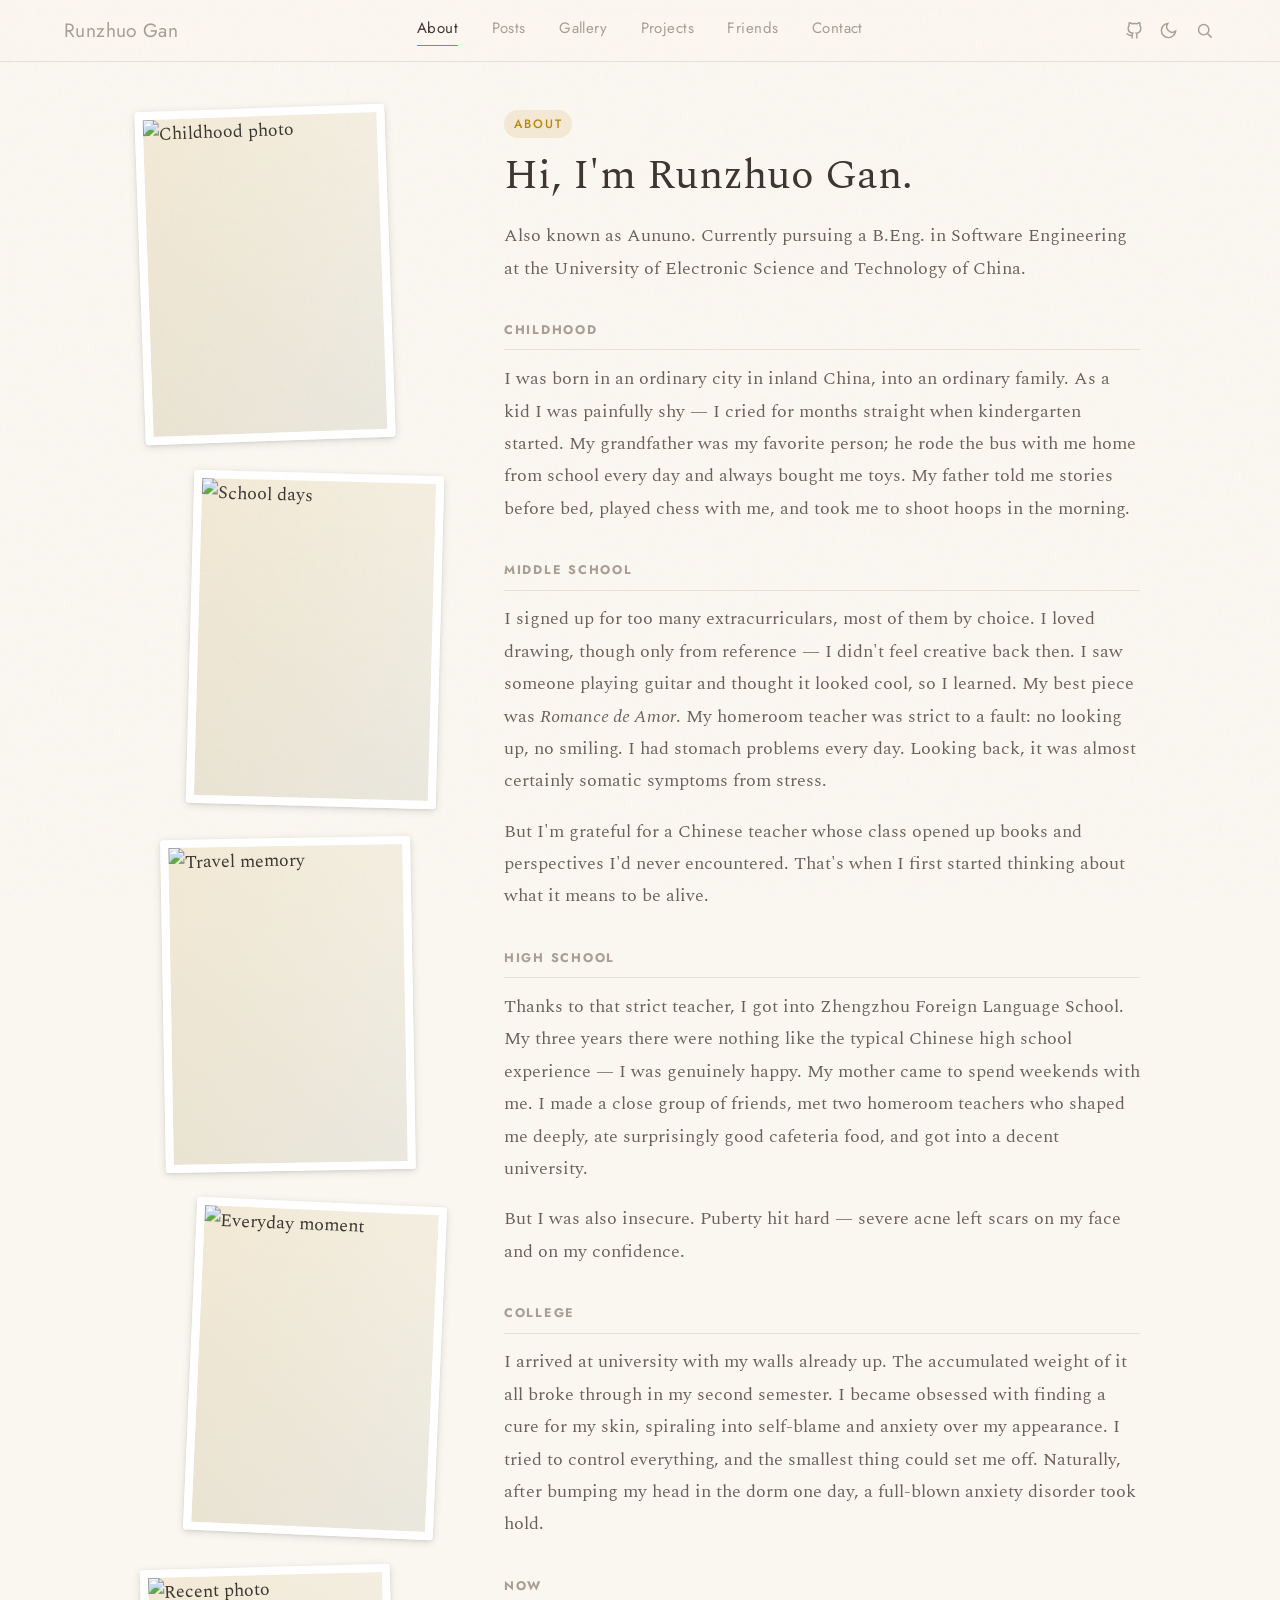
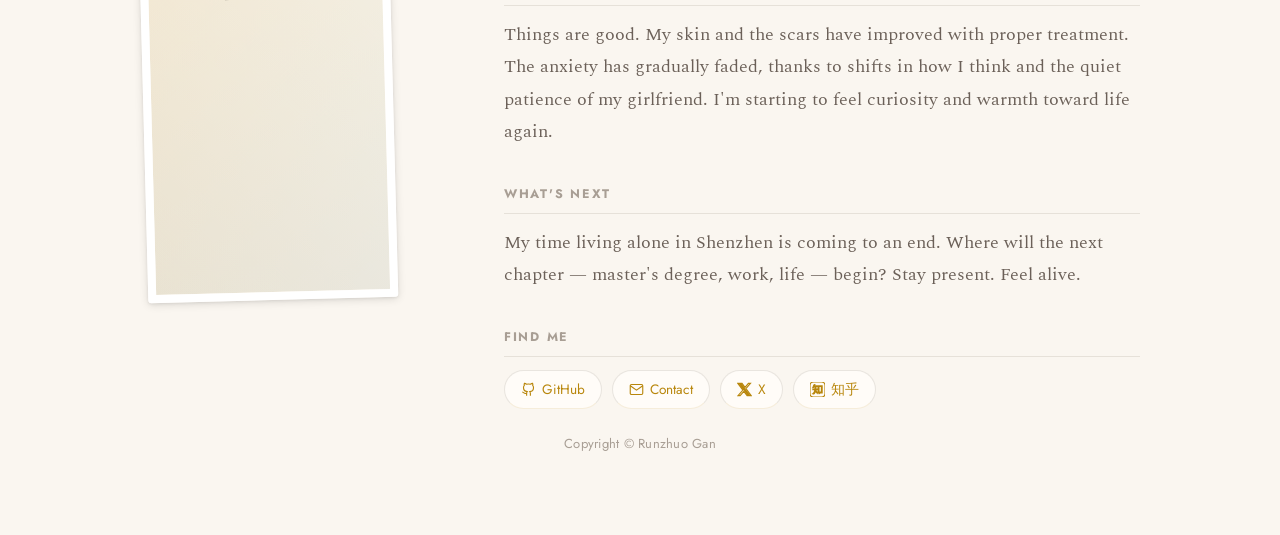
==== public/about.html @ 00bfcc0f "Hello World Co-Authored-By: Claude Opus 4.7 <noreply@anthropic.com>" ====
<!DOCTYPE html>
<html lang="en">
<head>
  <meta charset="UTF-8">
  <meta name="viewport" content="width=device-width, initial-scale=1.0">
  <title>About / Runzhuo Gan</title>
  <script>
    (function(){document.documentElement.classList.add('fonts-loading');try{var theme=localStorage.getItem('theme');if(theme==='dark'){document.documentElement.setAttribute('data-theme','dark');}else{document.documentElement.removeAttribute('data-theme');}}catch(e){}}());
  </script>
  <link rel="icon" href="/img/icon.svg">
  <link rel="preconnect" href="https://image.aununo.xyz" crossorigin>
  <link rel="preload" as="image" href="https://image.aununo.xyz/i/2026/05/03/69f7204430d6b.png" fetchpriority="high">
  <link rel="preconnect" href="https://fonts.googleapis.com">
  <link rel="preconnect" href="https://fonts.gstatic.com" crossorigin>
  <link href="https://fonts.googleapis.com/css2?family=Caveat:wght@400;500;600;700&family=Jost:ital,wght@0,100..900;1,100..900&family=Spectral:ital,wght@0,200;0,300;0,400;0,500;0,600;0,700;0,800;1,200;1,300;1,400;1,500;1,600;1,700;1,800&display=swap" rel="stylesheet">
  <link rel="stylesheet" href="/static/style.css?v=20260504-043346">
  <script src="/js/site.js?v=20260504-043346" defer></script>
</head>
<body>
  <nav class="nav">
    <div class="nav-inner">
      <div class="brand serif-brand"><a class="brand-link" href="/">Runzhuo Gan</a></div>
      <div class="nav-links">
        <a href="/public/about.html" aria-current="page">About</a>
        <a href="/public/posts.html">Posts</a>
        <a href="/public/gallery.html">Gallery</a>
        <a href="/public/projects.html">Projects</a>
        <a href="/public/friends.html">Friends</a>
        <a href="/public/contact.html">Contact</a>
      </div>
      <div class="nav-actions">
        <a class="icon-link" href="https://github.com/Aununo" target="_blank" rel="noopener noreferrer" aria-label="GitHub">
          <svg viewBox="0 0 24 24" aria-hidden="true">
            <path d="M15 22v-4a4 4 0 0 0-.88-2.65c2.9-.33 5.88-1.42 5.88-6.35a4.94 4.94 0 0 0-1.32-3.42 4.6 4.6 0 0 0-.08-3.36s-1.07-.34-3.52 1.3a12.14 12.14 0 0 0-6.16 0c-2.45-1.64-3.52-1.3-3.52-1.3a4.6 4.6 0 0 0-.08 3.36A4.94 4.94 0 0 0 4 9c0 4.91 2.97 6.02 5.88 6.35A4 4 0 0 0 9 18v4"/>
            <path d="M9 18c-4 1.5-5-2-7-2"/>
          </svg>
        </a>
        <button class="theme-btn" onclick="toggleTheme()" aria-label="Toggle theme">
          <svg class="theme-icon" viewBox="0 0 24 24" aria-hidden="true">
            <path d="M21 12.8A9 9 0 1 1 11.2 3 7 7 0 0 0 21 12.8z"></path>
          </svg>
        </button>
        <button class="search-link" onclick="toggleSearch()" aria-label="Search">
          <svg viewBox="0 0 24 24" aria-hidden="true">
            <circle cx="11" cy="11" r="6.5"></circle>
            <path d="M16 16l5 5"></path>
          </svg>
        </button>
      </div>
    </div>
  </nav>

  <div class="about-lightbox" id="about-lightbox">
    <div class="about-lightbox__img" id="about-lightbox-content"></div>
  </div>

  <main class="container page-content">
    <div class="about-layout">
      <div class="about-gallery-wrap">
      <div class="about-gallery">
        <div class="about-gallery__item" style="--img-rotate: -2deg"><img src="https://image.aununo.xyz/i/2026/05/03/69f7204430d6b.png" alt="Childhood photo" decoding="async" fetchpriority="high"></div>
        <div class="about-gallery__item" style="--img-rotate: 1.5deg; margin-left: 8px"><img src="https://image.aununo.xyz/i/2026/05/03/69f7204a7b1f8.png" alt="School days" decoding="async" loading="eager"></div>
        <div class="about-gallery__item" style="--img-rotate: -1deg; margin-left: -4px"><img src="https://image.aununo.xyz/i/2026/05/03/69f7204cc1caf.jpg" alt="Travel memory" decoding="async" loading="lazy"></div>
        <div class="about-gallery__item" style="--img-rotate: 2.5deg; margin-left: 12px"><img src="https://image.aununo.xyz/i/2026/05/03/69f7206b18bb3.jpg" alt="Everyday moment" decoding="async" loading="lazy"></div>
        <div class="about-gallery__item" style="--img-rotate: -1.5deg; margin-left: 4px"><img src="https://image.aununo.xyz/i/2026/05/03/69f7205aaadb7.png" alt="Recent photo" decoding="async" loading="lazy"></div>
      </div>
      </div>

      <div class="about-text">
        <span class="eyebrow">About</span>
        <h1>Hi, I'm Runzhuo Gan.</h1>
        <p>Also known as Aununo. Currently pursuing a B.Eng. in Software Engineering at the University of Electronic Science and Technology of China.</p>

        <h2>Childhood</h2>
        <p>I was born in an ordinary city in inland China, into an ordinary family. As a kid I was painfully shy — I cried for months straight when kindergarten started. My grandfather was my favorite person; he rode the bus with me home from school every day and always bought me toys. My father told me stories before bed, played chess with me, and took me to shoot hoops in the morning.</p>

        <h2>Middle school</h2>
        <p>I signed up for too many extracurriculars, most of them by choice. I loved drawing, though only from reference — I didn't feel creative back then. I saw someone playing guitar and thought it looked cool, so I learned. My best piece was <em>Romance de Amor</em>. My homeroom teacher was strict to a fault: no looking up, no smiling. I had stomach problems every day. Looking back, it was almost certainly somatic symptoms from stress.</p>
        <p>But I'm grateful for a Chinese teacher whose class opened up books and perspectives I'd never encountered. That's when I first started thinking about what it means to be alive.</p>

        <h2>High school</h2>
        <p>Thanks to that strict teacher, I got into Zhengzhou Foreign Language School. My three years there were nothing like the typical Chinese high school experience — I was genuinely happy. My mother came to spend weekends with me. I made a close group of friends, met two homeroom teachers who shaped me deeply, ate surprisingly good cafeteria food, and got into a decent university.</p>
        <p>But I was also insecure. Puberty hit hard — severe acne left scars on my face and on my confidence.</p>

        <h2>College</h2>
        <p>I arrived at university with my walls already up. The accumulated weight of it all broke through in my second semester. I became obsessed with finding a cure for my skin, spiraling into self-blame and anxiety over my appearance. I tried to control everything, and the smallest thing could set me off. Naturally, after bumping my head in the dorm one day, a full-blown anxiety disorder took hold.</p>

        <h2>Now</h2>
        <p>Things are good. My skin and the scars have improved with proper treatment. The anxiety has gradually faded, thanks to shifts in how I think and the quiet patience of my girlfriend. I'm starting to feel curiosity and warmth toward life again.</p>

        <h2>What's next</h2>
        <p>My time living alone in Shenzhen is coming to an end. Where will the next chapter — master's degree, work, life — begin? Stay present. Feel alive.</p>

        <h2>Find me</h2>
        <div class="about-links">
          <a class="about-link" href="https://github.com/Aununo" target="_blank" rel="noopener noreferrer">
            <svg viewBox="0 0 24 24"><path d="M15 22v-4a4 4 0 0 0-.88-2.65c2.9-.33 5.88-1.42 5.88-6.35a4.94 4.94 0 0 0-1.32-3.42 4.6 4.6 0 0 0-.08-3.36s-1.07-.34-3.52 1.3a12.14 12.14 0 0 0-6.16 0c-2.45-1.64-3.52-1.3-3.52-1.3a4.6 4.6 0 0 0-.08 3.36A4.94 4.94 0 0 0 4 9c0 4.91 2.97 6.02 5.88 6.35A4 4 0 0 0 9 18v4"/><path d="M9 18c-4 1.5-5-2-7-2"/></svg>
            GitHub
          </a>
          <a class="about-link" href="/public/contact.html">
            <svg viewBox="0 0 24 24"><path d="M4 4h16c1.1 0 2 .9 2 2v12c0 1.1-.9 2-2 2H4c-1.1 0-2-.9-2-2V6c0-1.1.9-2 2-2z"/><path d="M22 6l-10 7L2 6"/></svg>
            Contact
          </a>
          <a class="about-link" href="https://x.com/curious_ge7094" target="_blank" rel="noopener noreferrer">
            <svg viewBox="0 0 24 24"><path d="M18.244 2.25h3.308l-7.227 8.26 8.502 11.24H16.17l-5.214-6.817L4.99 21.75H1.68l7.73-8.835L1.254 2.25H8.08l4.713 6.231zm-1.161 17.52h1.833L7.084 4.126H5.117z"/></svg>
            X
          </a>
          <a class="about-link" href="https://www.zhihu.com/people/ya-li-shi-que-de-49-91" target="_blank" rel="noopener noreferrer">
            <svg viewBox="0 0 24 24"><path d="M5.721 0C2.251 0 0 2.25 0 5.719V18.28C0 21.751 2.252 24 5.721 24h12.56C21.751 24 24 21.75 24 18.281V5.72C24 2.249 21.75 0 18.281 0zm1.964 4.078c-.271.73-.5 1.434-.68 2.11h4.587c.545-.006.445 1.168.445 1.171H9.384a58.104 58.104 0 01-.112 3.797h2.712c.388.023.393 1.251.393 1.266H9.183a9.223 9.223 0 01-.408 2.102l.757-.604c.452.456 1.512 1.712 1.906 2.177.473.681.063 2.081.063 2.081l-2.794-3.382c-.653 2.518-1.845 3.607-1.845 3.607-.523.468-1.58.82-2.64.516 2.218-1.73 3.44-3.917 3.667-6.497H4.491c0-.015.197-1.243.806-1.266h2.71c.024-.32.086-3.254.086-3.797H6.598c-.136.406-.158.447-.268.753-.594 1.095-1.603 1.122-1.907 1.155.906-1.821 1.416-3.6 1.591-4.064.425-1.124 1.671-1.125 1.671-1.125zM13.078 6h6.377v11.33h-2.573l-2.184 1.373-.401-1.373h-1.219zm1.313 1.219v8.86h.623l.263.937 1.455-.938h1.456v-8.86z"/></svg>
            知乎
          </a>
        </div>
      </div>
    </div>

    <div class="footer">
      <span>Copyright &copy; Runzhuo Gan</span>
    </div>
  </main>
</body>
</html>
---- static/style.css ----
/* ── Design Tokens ── */
:root {
  --color: #3d3630;
  --color-soft: #6b6058;
  --color-muted: #a89e94;
  --color-faint: #d4ccc4;
  --bg: #faf6f0;
  --bg-warm: #f5efe6;
  --bg-card: #fffcf8;
  --bg-card-hover: #fff9f2;
  --border: rgba(168, 158, 148, 0.25);
  --border-strong: rgba(168, 158, 148, 0.45);
  --accent: #b8860b;
  --accent-soft: rgba(184, 134, 11, 0.12);
  --accent-hover: #9a7209;
  --sage: #7a8c6e;
  --sage-soft: rgba(122, 140, 110, 0.12);
  --rose: #c47d7d;
  --rose-soft: rgba(196, 125, 125, 0.1);
  --shadow-sm: 0 1px 3px rgba(61, 54, 48, 0.06);
  --shadow-md: 0 4px 16px rgba(61, 54, 48, 0.08);
  --shadow-lg: 0 12px 40px rgba(61, 54, 48, 0.1);
  --shadow-hover: 0 8px 30px rgba(61, 54, 48, 0.12);
  --radius-sm: 8px;
  --radius-md: 14px;
  --radius-lg: 22px;
  --radius-xl: 32px;
  --selection-bg: rgba(184, 134, 11, 0.18);
  --selection-color: #3d3630;
  --link-color: #6b6058;
  --link-hover: #3d3630;
  --link-underline: rgba(168, 158, 148, 0.35);
  --link-underline-hover: rgba(61, 54, 48, 0.6);
  --nav-bg: rgba(250, 246, 240, 0.82);
  --code-bg: #f5f0e8;
  --code-text: #3b3128;
  --code-block-bg: #f8f4ec;
  --code-block-border: rgba(168, 158, 148, 0.2);
  --code-comment: #8b7f72;
  --code-keyword: #9a3412;
  --code-operator: #7c5c3b;
  --code-string: #21633f;
  --code-number: #b45309;
  --code-name: #1d4ed8;
  --code-function: #155e75;
  --code-tag: #7c2d12;
  --code-variable: #0f766e;
  --code-error: #b42318;
  --spotlight-x: 50%;
  --spotlight-y: 50%;
  --paper-grain: url("data:image/svg+xml,%3Csvg viewBox='0 0 256 256' xmlns='http://www.w3.org/2000/svg'%3E%3Cfilter id='noise'%3E%3CfeTurbulence type='fractalNoise' baseFrequency='0.9' numOctaves='4' stitchTiles='stitch'/%3E%3C/filter%3E%3Crect width='100%25' height='100%25' filter='url(%23noise)' opacity='0.03'/%3E%3C/svg%3E");
}

html[data-theme="dark"] {
  --color: #dde2ec;
  --color-soft: #a8b2c8;
  --color-muted: #6e7a92;
  --color-faint: #3e4860;
  --bg: #0e1219;
  --bg-warm: #141922;
  --bg-card: #192030;
  --bg-card-hover: #1f2840;
  --border: rgba(110, 122, 146, 0.2);
  --border-strong: rgba(110, 122, 146, 0.35);
  --accent: #6ba3d6;
  --accent-soft: rgba(107, 163, 214, 0.12);
  --accent-hover: #8abde6;
  --sage: #7a9c88;
  --sage-soft: rgba(122, 156, 136, 0.1);
  --rose: #c0909a;
  --rose-soft: rgba(192, 144, 154, 0.08);
  --shadow-sm: 0 1px 3px rgba(0, 0, 0, 0.25);
  --shadow-md: 0 4px 16px rgba(0, 0, 0, 0.3);
  --shadow-lg: 0 12px 40px rgba(0, 0, 0, 0.35);
  --shadow-hover: 0 8px 30px rgba(0, 0, 0, 0.4);
  --selection-bg: rgba(107, 163, 214, 0.2);
  --selection-color: #dde2ec;
  --link-color: #a8b2c8;
  --link-hover: #dde2ec;
  --link-underline: rgba(110, 122, 146, 0.3);
  --link-underline-hover: rgba(221, 226, 236, 0.5);
  --nav-bg: rgba(14, 18, 25, 0.88);
  --code-bg: #192030;
  --code-text: #d8dde8;
  --code-block-bg: #121824;
  --code-block-border: rgba(110, 122, 146, 0.15);
  --code-comment: #6e7a92;
  --code-keyword: #e0a060;
  --code-operator: #d4b896;
  --code-string: #8bc8a0;
  --code-number: #e0a0a0;
  --code-name: #7cc0e8;
  --code-function: #8ac4f0;
  --code-tag: #d0a878;
  --code-variable: #60c8b8;
  --code-error: #e09098;
}

/* ── Reset ── */
*, *::before, *::after { box-sizing: border-box; }
::selection { background: var(--selection-bg); color: var(--selection-color); }
html {
  color-scheme: light;
}
html[data-theme="dark"] {
  color-scheme: dark;
}
html, body { margin: 0; padding: 0; width: 100%; min-height: 100%; }

body {
  background: var(--bg);
  color: var(--color);
  font-family: 'Spectral', Georgia, 'Times New Roman', serif;
  font-size: 18px;
  line-height: 1.7;
  display: flex;
  flex-direction: column;
  align-items: center;
  min-height: 100vh;
  text-align: left;
  overflow-x: hidden;
  -webkit-font-smoothing: antialiased;
  -moz-osx-font-smoothing: grayscale;
}

/* Paper grain texture */
body::before {
  content: "";
  position: fixed;
  inset: 0;
  background-image: var(--paper-grain);
  background-repeat: repeat;
  pointer-events: none;
  z-index: 9999;
  opacity: 0.5;
}

/* ── Navigation ── */
.nav {
  position: fixed;
  top: 0;
  left: 0;
  width: 100%;
  z-index: 1000;
  -webkit-backdrop-filter: saturate(160%) blur(12px);
  backdrop-filter: saturate(160%) blur(12px);
  background: var(--nav-bg);
  border-bottom: 1px solid var(--border);
}
.nav-inner {
  display: grid;
  grid-template-columns: minmax(0, 1fr) auto minmax(0, 1fr);
  align-items: center;
  column-gap: clamp(1rem, 3vw, 2.5rem);
  max-width: 1200px;
  margin: 0 auto;
  padding: 14px 24px;
  font-family: 'Jost', sans-serif;
  font-size: 14px;
}
.brand {
  color: var(--color-soft);
  justify-self: start;
}
.serif-brand {
  font-family: 'Jost', sans-serif;
  font-size: 1.2rem;
  font-weight: 400;
  color: var(--color-muted);
  letter-spacing: 0.02em;
  transition: color 0.25s ease;
}
.serif-brand:hover {
  color: var(--color);
}
.brand-sign {
  font-family: 'Caveat', cursive;
  font-size: 1.35rem;
  font-weight: 500;
  color: var(--color-muted);
  letter-spacing: 0.02em;
}
.brand-link {
  text-decoration: none;
  color: inherit;
  border-bottom: none;
}
.brand-link:hover {
  color: var(--color);
}
.nav-links {
  display: flex;
  align-items: center;
  justify-self: center;
  gap: clamp(1.2rem, 2.6vw, 2.4rem);
  max-width: 100%;
}
.nav-links a {
  position: relative;
  display: inline-flex;
  align-items: center;
  justify-content: center;
  padding-bottom: 0.2rem;
  text-decoration: none;
  color: var(--color-muted);
  font-size: 15px;
  font-family: 'Jost', sans-serif;
  letter-spacing: 0.03em;
  transition: color 0.25s ease;
}
.nav-links a::after {
  content: "";
  position: absolute;
  left: 50%;
  bottom: -0.1rem;
  width: 0;
  height: 1.5px;
  border-radius: 999px;
  background: var(--accent);
  transition: width 0.3s cubic-bezier(0.22, 1, 0.36, 1), left 0.3s cubic-bezier(0.22, 1, 0.36, 1);
}
.nav-links a[aria-current="page"] {
  color: var(--color);
}
.nav-links a[aria-current="page"]::after {
  width: 100%;
  left: 0;
}
.nav-links a:hover {
  color: var(--color);
}
.nav-links a:hover::after {
  width: 100%;
  left: 0;
}
.nav-actions {
  display: flex;
  align-items: center;
  justify-self: end;
  gap: 12px;
}
.icon-link,
.search-link,
.theme-btn {
  border: 0;
  background: transparent;
  color: var(--color-muted);
  display: inline-flex;
  align-items: center;
  justify-content: center;
  padding: 0;
  cursor: pointer;
  font-family: 'Jost', sans-serif;
  transition: color 0.25s ease, transform 0.25s ease;
}
.icon-link:hover,
.search-link:hover,
.theme-btn:hover {
  color: var(--color);
  transform: scale(1.08);
}
.icon-link svg,
.search-link svg,
.theme-icon {
  width: 19px;
  height: 19px;
  stroke: currentColor;
  fill: none;
  stroke-width: 1.8;
}
.theme-btn, .search-link {
  width: 24px;
  height: 24px;
}

.icon-link:focus-visible,
.search-link:focus-visible,
.theme-btn:focus-visible,
.nav-links a:focus-visible {
  outline: 2px solid var(--accent-soft);
  outline-offset: 4px;
  border-radius: var(--radius-sm);
}

/* ── Home Page ── */
.home-page {
  position: relative;
  background:
    radial-gradient(ellipse at 30% 20%, rgba(184, 134, 11, 0.06), transparent 50%),
    radial-gradient(ellipse at 70% 80%, rgba(122, 140, 110, 0.05), transparent 50%),
    linear-gradient(180deg, var(--bg) 0%, var(--bg-warm) 100%);
  min-height: 100vh;
}
html[data-theme="dark"] .home-page {
  background:
    radial-gradient(ellipse at 30% 20%, rgba(107, 163, 214, 0.04), transparent 50%),
    radial-gradient(ellipse at 70% 80%, rgba(122, 156, 136, 0.03), transparent 50%),
    linear-gradient(180deg, var(--bg) 0%, var(--bg-warm) 100%);
}

/* Cursor spotlight */
.home-spotlight {
  position: fixed;
  inset: 0;
  pointer-events: none;
  z-index: 0;
  background: radial-gradient(
    600px circle at var(--spotlight-x) var(--spotlight-y),
    rgba(184, 134, 11, 0.04),
    transparent 60%
  );
  transition: opacity 0.3s ease;
}
html[data-theme="dark"] .home-spotlight {
  background: radial-gradient(
    600px circle at var(--spotlight-x) var(--spotlight-y),
    rgba(107, 163, 214, 0.06),
    transparent 60%
  );
}

/* Bubble canvas — glowing particle background */
.bubble-canvas {
  position: fixed;
  inset: 0;
  pointer-events: none;
  z-index: 0;
  width: 100%;
  height: 100%;
}

/* Hero section */
.home-hero {
  position: relative;
  z-index: 1;
  min-height: 100vh;
  display: flex;
  flex-direction: column;
  justify-content: center;
  align-items: center;
  text-align: center;
  padding: 6rem 2rem 4rem;
  overflow: hidden;
}

/* ── Sky effects ── */
.sky-effects {
  position: absolute;
  inset: 0;
  pointer-events: none;
  overflow: hidden;
}

/* Stars — dark mode only */
.sky-star {
  position: absolute;
  width: 2px;
  height: 2px;
  background: rgba(200, 215, 240, 0.8);
  border-radius: 50%;
  opacity: 0;
  animation: star-twinkle ease-in-out infinite alternate;
}
.sky-star--large {
  width: 3px;
  height: 3px;
  background: rgba(220, 230, 250, 0.9);
  box-shadow: 0 0 4px 1px rgba(200, 220, 255, 0.3);
}

html[data-theme="dark"] .sky-star { display: block; }
html:not([data-theme="dark"]) .sky-star { display: none; }

@keyframes star-twinkle {
  0%   { opacity: 0.15; transform: scale(0.8); }
  100% { opacity: 1;   transform: scale(1.2); }
}

/* Dandelion petals — light mode only */
.petal {
  position: absolute;
  top: -20px;
  width: 6px;
  height: 6px;
  opacity: 0;
  animation: petal-fall linear infinite;
}
/* each petal is a soft elongated shape */
.petal::before {
  content: '';
  display: block;
  width: 100%;
  height: 100%;
  background: rgba(180, 160, 130, 0.35);
  border-radius: 50% 0 50% 0;
  transform: rotate(45deg);
}
/* thin filament trailing behind */
.petal::after {
  content: '';
  position: absolute;
  top: 50%;
  left: 100%;
  width: 10px;
  height: 1px;
  background: linear-gradient(to right, rgba(180, 160, 130, 0.2), transparent);
  transform: translateY(-50%);
}

html[data-theme="dark"] .petal { display: none; }
html:not([data-theme="dark"]) .petal { display: block; }

@keyframes petal-fall {
  0%   { opacity: 0; transform: translate(0, 0) rotate(0deg); }
  10%  { opacity: 0.7; }
  50%  { opacity: 0.6; }
  90%  { opacity: 0.4; }
  100% { opacity: 0; transform: translate(var(--petal-drift), calc(100vh + 40px)) rotate(var(--petal-spin)); }
}

@media (prefers-reduced-motion: reduce) {
  .sky-star, .petal { animation: none; opacity: 0; }
}
.home-hero__name {
  font-family: 'Spectral', Georgia, serif;
  font-size: clamp(3rem, 8vw, 5.5rem);
  font-weight: 300;
  letter-spacing: -0.02em;
  line-height: 1.1;
  color: var(--color);
  margin: 0 0 1.2rem;
  opacity: 0;
  transform: translateY(24px);
  animation: fadeInUp 1s cubic-bezier(0.22, 1, 0.36, 1) 0.2s forwards;
}
.home-hero__tagline {
  font-family: 'Jost', sans-serif;
  font-size: clamp(1rem, 2.2vw, 1.35rem);
  font-weight: 300;
  color: var(--color-soft);
  letter-spacing: 0.04em;
  margin: 0 0 0.6rem;
  min-height: 1.8em;
  opacity: 0;
  animation: fadeIn 0.8s ease 0.8s forwards;
}
.home-hero__cursor {
  display: inline-block;
  width: 2px;
  height: 1.1em;
  background: var(--accent);
  margin-left: 2px;
  vertical-align: text-bottom;
  animation: blink 1s step-end infinite;
}
.home-hero__subtitle {
  font-family: 'Spectral', Georgia, serif;
  font-size: clamp(0.95rem, 1.8vw, 1.1rem);
  font-style: italic;
  color: var(--color-muted);
  max-width: 480px;
  margin: 0.8rem 0 0;
  opacity: 0;
  animation: fadeIn 0.8s ease 1.4s forwards;
}

html.fonts-loading .home-hero__name,
html.fonts-loading .home-hero__tagline,
html.fonts-loading .home-hero__subtitle,
html.fonts-loading .home-hero__scroll-hint {
  animation: none;
  opacity: 0;
}

html.fonts-loading .home-hero__name {
  transform: translateY(18px);
}
.home-hero__scroll-hint {
  position: absolute;
  bottom: 2.5rem;
  left: 50%;
  transform: translateX(-50%);
  display: flex;
  flex-direction: column;
  align-items: center;
  gap: 0.5rem;
  color: var(--color-faint);
  font-family: 'Jost', sans-serif;
  font-size: 0.75rem;
  letter-spacing: 0.12em;
  text-transform: uppercase;
  opacity: 0;
  animation: fadeIn 0.8s ease 2s forwards;
}
.home-hero__scroll-hint svg {
  width: 18px;
  height: 18px;
  stroke: currentColor;
  fill: none;
  stroke-width: 1.6;
  animation: float 2.5s ease-in-out infinite;
}

/* Constellation label */
.constellation-label {
  font-family: 'Jost', sans-serif;
  font-size: 0.72rem;
  text-transform: uppercase;
  letter-spacing: 0.18em;
  color: var(--color-muted);
  text-align: center;
  margin: 4rem 0 -2rem;
  position: relative;
  z-index: 2;
  pointer-events: auto;
}

/* Constellation canvas — floats on page bg, no frame */
.constellation-canvas {
  position: relative;
  z-index: 1;
  display: block;
  width: 100%;
  height: 50vh;
  min-height: 360px;
  max-height: 560px;
  pointer-events: auto;
  background: transparent;
}

/* Thinking cards — poker card style */
.home-thinking {
  position: relative;
  z-index: 1;
  max-width: 800px;
  margin: 0 auto;
  padding: 0 2rem 2rem;
}
.home-thinking__title {
  font-family: 'Jost', sans-serif;
  font-size: 0.72rem;
  font-weight: 400;
  text-transform: uppercase;
  letter-spacing: 0.18em;
  color: var(--color-muted);
  margin: 0 0 2rem;
  text-align: center;
}
.thinking-cards {
  display: flex;
  justify-content: center;
  align-items: center;
  height: 340px;
  position: relative;
}
.thinking-card {
  position: relative;
  width: 180px;
  height: 260px;
  background: var(--bg-card);
  border: 1px solid var(--border);
  border-radius: var(--radius-md);
  box-shadow: var(--shadow-sm);
  padding: 1rem;
  transform: rotate(var(--card-rotate, 0deg)) translateY(var(--card-y, 0px));
  transition: transform 0.4s cubic-bezier(0.22, 1, 0.36, 1), box-shadow 0.4s ease, z-index 0s;
  display: flex;
  flex-direction: column;
  margin-left: -40px;
  z-index: var(--card-z, 1);
}
.thinking-card:first-child {
  margin-left: 0;
}
.thinking-card:hover {
  transform: rotate(0deg) translateY(-30px);
  box-shadow: var(--shadow-lg);
  z-index: 10;
}
.thinking-card:focus-visible {
  outline: 2px solid var(--accent-soft);
  outline-offset: 6px;
}
.thinking-card__corner {
  display: flex;
  flex-direction: column;
  align-items: center;
  gap: 2px;
  line-height: 1;
}
.thinking-card__corner--tl {
  position: absolute;
  top: 0.8rem;
  left: 0.8rem;
}
.thinking-card__corner--br {
  position: absolute;
  bottom: 0.8rem;
  right: 0.8rem;
  transform: rotate(180deg);
}
.thinking-card__rank {
  font-family: 'Jost', sans-serif;
  font-size: 0.85rem;
  font-weight: 600;
  color: var(--color-soft);
  letter-spacing: 0.02em;
}
.thinking-card__suit {
  width: 14px;
  height: 14px;
  stroke: var(--accent);
  fill: none;
  stroke-width: 1.6;
}
.thinking-card__center {
  flex: 1;
  display: flex;
  align-items: center;
  justify-content: center;
}
.thinking-card__icon-lg {
  width: 44px;
  height: 44px;
  stroke: var(--color-faint);
  fill: none;
  stroke-width: 1.2;
  transition: stroke 0.3s ease;
}
.thinking-card:hover .thinking-card__icon-lg {
  stroke: var(--accent);
}
.thinking-card__label {
  font-family: 'Jost', sans-serif;
  font-size: 0.88rem;
  font-weight: 500;
  color: var(--color);
  text-align: center;
  margin-top: auto;
  letter-spacing: 0.02em;
}
.thinking-card__desc {
  font-size: 0.78rem;
  color: var(--color-muted);
  text-align: center;
  margin: 0.3rem 0 0;
  line-height: 1.5;
}

/* Card overlay */
.card-overlay {
  position: fixed;
  inset: 0;
  z-index: 2000;
  background: rgba(61, 54, 48, 0.15);
  -webkit-backdrop-filter: blur(6px);
  backdrop-filter: blur(6px);
  opacity: 0;
  pointer-events: none;
  transition: opacity 0.4s ease;
}
.card-overlay.open {
  opacity: 1;
  pointer-events: auto;
}
.card-overlay .thinking-card {
  box-shadow: var(--shadow-lg), 0 0 60px rgba(61, 54, 48, 0.08);
}
.card-overlay .thinking-card__icon-lg {
  width: 56px;
  height: 56px;
}
.card-overlay .thinking-card__label {
  font-size: 1.05rem;
}
.card-overlay .thinking-card__desc-expanded {
  font-family: 'Spectral', Georgia, serif;
  font-size: 1rem;
  font-style: italic;
  color: var(--color-soft);
  line-height: 1.7;
  margin: 0;
  padding: 0 0.5rem;
  text-align: center;
}

/* ── Generic Container ── */
.container {
  width: min(1000px, calc(100vw - 36px));
  max-width: 1000px;
  margin-top: 12vh;
  position: relative;
  z-index: 1;
  padding-bottom: 48px;
}

/* ── Hero (sub-pages) ── */
.hero {
  padding: 0;
  border: 0;
  background: transparent;
}
.hero h1 {
  font-family: 'Spectral', Georgia, serif;
  font-size: clamp(1.8rem, 3.5vw, 2.6rem);
  font-weight: 400;
  line-height: 1.15;
  margin: 0 0 0.8em;
  color: var(--color);
}
.hero p {
  margin: 0 0 1em;
  color: var(--color-soft);
}

/* Eyebrow label */
.eyebrow, .section-label {
  font-family: 'Jost', sans-serif;
  text-transform: uppercase;
  letter-spacing: 0.16em;
  font-size: 0.76rem;
  color: var(--color-muted);
}
.eyebrow {
  margin-bottom: 0.8rem;
  display: inline-block;
  padding: 0.3em 0.8em;
  background: var(--accent-soft);
  border-radius: 999px;
  color: var(--accent);
  font-weight: 500;
}
.section-label {
  margin-bottom: 0.8rem;
}

/* ── Sub-page Components ── */

/* About page - Gallery + Text layout */
.about-layout {
  display: grid;
  grid-template-columns: 300px 1fr;
  gap: clamp(2.5rem, 5vw, 4rem);
  align-items: stretch;
}
.about-gallery-wrap {
  position: relative;
  min-height: 100%;
  display: flex;
}
.about-gallery {
  display: flex;
  flex-direction: column;
  justify-content: flex-start;
  align-items: flex-start;
  gap: clamp(1rem, 3.5vh, 3rem);
  width: 100%;
  min-height: 100%;
}
.about-gallery__item {
  position: relative;
  width: min(96%, 250px);
  aspect-ratio: 3 / 4;
  cursor: pointer;
  border-radius: 3px;
  background:
    linear-gradient(135deg, var(--accent-soft), var(--sage-soft)),
    linear-gradient(45deg, var(--bg-warm), var(--bg-card));
  border: 8px solid #fff;
  box-shadow: 0 2px 8px rgba(0,0,0,0.12), 0 1px 3px rgba(0,0,0,0.08);
  display: flex;
  align-items: center;
  justify-content: center;
  transform: rotate(var(--img-rotate, 0deg));
  transition: transform 0.3s ease, box-shadow 0.3s ease;
  min-height: 80px;
  overflow: hidden;
}
.about-gallery__item:nth-child(even) {
  align-self: flex-end;
}
.about-gallery__item:nth-child(3) {
  align-self: center;
}
.about-gallery__item:hover {
  transform: rotate(0deg) scale(1.04);
  box-shadow: 0 8px 24px rgba(0,0,0,0.15);
  z-index: 1;
}
.about-gallery__item:focus-visible {
  outline: 2px solid var(--accent-soft);
  outline-offset: 6px;
}
.about-gallery__item svg {
  width: 36px;
  height: 36px;
  stroke: var(--color-faint);
  fill: none;
  stroke-width: 1.2;
}
.about-gallery__item img {
  position: relative;
  z-index: 1;
  width: 100%;
  height: 100%;
  display: block;
  object-fit: cover;
  opacity: 0;
  transition: opacity 0.5s ease;
}
.about-gallery__item img.is-loaded {
  opacity: 1;
}
.about-text h1 {
  font-family: 'Spectral', Georgia, serif;
  font-size: clamp(1.8rem, 3.5vw, 2.6rem);
  font-weight: 400;
  line-height: 1.2;
  margin: 0 0 1.2rem;
  color: var(--color);
}
.about-text h2 {
  font-family: 'Jost', sans-serif;
  font-size: 0.78rem;
  text-transform: uppercase;
  letter-spacing: 0.14em;
  color: var(--color-muted);
  margin: 2.2rem 0 0.8rem;
  padding-bottom: 0.5rem;
  border-bottom: 1px solid var(--border);
}
.about-text p {
  color: var(--color-soft);
  margin: 0 0 1em;
  line-height: 1.8;
}
.about-links {
  display: flex;
  flex-wrap: wrap;
  gap: 0.6rem;
  margin-top: 0.3rem;
}
.about-link {
  display: inline-flex;
  align-items: center;
  gap: 0.4rem;
  padding: 0.45rem 1rem;
  background: var(--bg-card);
  border: 1px solid var(--border);
  border-radius: 999px;
  font-family: 'Jost', sans-serif;
  font-size: 0.85rem;
  color: var(--color-soft);
  text-decoration: none;
  transition: all 0.25s ease;
}
.about-link:hover {
  background: var(--accent-soft);
  border-color: var(--accent);
  color: var(--accent);
  transform: translateY(-2px);
}
.about-link svg {
  width: 15px;
  height: 15px;
  stroke: currentColor;
  fill: none;
  stroke-width: 1.8;
}

/* About page - Image lightbox */
.about-lightbox {
  position: fixed;
  inset: 0;
  z-index: 2200;
  display: flex;
  align-items: center;
  justify-content: center;
  background: rgba(0,0,0,0.7);
  backdrop-filter: blur(8px);
  -webkit-backdrop-filter: blur(8px);
  opacity: 0;
  visibility: hidden;
  transition: opacity 0.3s ease, visibility 0.3s ease;
  cursor: pointer;
}
.about-lightbox.active {
  opacity: 1;
  visibility: visible;
}
.about-lightbox__img {
  width: min(600px, 85vw);
  aspect-ratio: 4/3;
  border-radius: var(--radius-md);
  box-shadow: 0 20px 60px rgba(0,0,0,0.4);
  transform: scale(0.9);
  transition: transform 0.3s ease;
  background:
    linear-gradient(135deg, var(--accent-soft), var(--sage-soft)),
    linear-gradient(45deg, var(--bg-warm), var(--bg-card));
  border: 10px solid #fff;
  display: flex;
  align-items: center;
  justify-content: center;
}
.about-lightbox.active .about-lightbox__img {
  transform: scale(1);
}
.about-lightbox__img svg {
  width: 80px;
  height: 80px;
  stroke: var(--color-muted);
  fill: none;
  stroke-width: 1;
}
.about-lightbox__img img {
  width: 100%;
  height: 100%;
  object-fit: contain;
  border-radius: calc(var(--radius-md) - 6px);
}

/* Contact page - Postcard layout */
/* ── Contact: Particles Background ── */
#particles-js {
  position: fixed;
  top: 0;
  left: 0;
  width: 100%;
  height: 100%;
  z-index: 0;
}
#particles-js canvas {
  display: block;
}
body:has(#particles-js) .page-content,
body:has(#particles-js) .nav {
  position: relative;
  z-index: 1;
  pointer-events: auto;
}
body:has(#particles-js) .container.page-content,
body:has(#particles-js) .container.page-content .hero,
body:has(#particles-js) .letter-scene {
  pointer-events: none;
}
body:has(#particles-js) .letter-paper,
body:has(#particles-js) .letter-link {
  pointer-events: auto;
}
/* Contact page — tighter top spacing */
body:has(#particles-js) .container.page-content {
  margin-top: 6vh;
}

/* ── Contact: Letter Scene ── */
.letter-scene {
  max-width: 620px;
  margin: 3rem auto 0;
  position: relative;
  padding-bottom: 2rem;
}
.letter-pen {
  position: absolute;
  bottom: 15px;
  right: 10px;
  width: 48px;
  height: auto;
  transform: rotate(25deg);
  z-index: 2;
  opacity: 0.9;
  filter: drop-shadow(2px 4px 6px rgba(0,0,0,0.18));
}
.letter-paper {
  position: relative;
  background:
    repeating-linear-gradient(
      transparent,
      transparent 31px,
      rgba(100, 140, 180, 0.12) 31px,
      rgba(100, 140, 180, 0.12) 32px
    ),
    linear-gradient(135deg, #fdfaf4 0%, #f8f3ea 100%);
  border: 1px solid var(--border);
  border-radius: 2px;
  padding: 2.8rem 2.5rem 2.5rem 3.5rem;
  box-shadow:
    2px 3px 12px rgba(0,0,0,0.08),
    0 1px 3px rgba(0,0,0,0.06),
    inset 0 0 60px rgba(200, 180, 150, 0.08);
  min-height: 420px;
  -webkit-user-select: none;
  user-select: none;
}
.letter-paper::before {
  content: "";
  position: absolute;
  top: 0;
  left: 2.8rem;
  bottom: 0;
  width: 1px;
  background: rgba(200, 80, 80, 0.2);
}
.letter-date {
  font-family: 'Jost', sans-serif;
  font-size: 0.82rem;
  color: var(--color-muted);
  text-align: right;
  margin-bottom: 1.8rem;
}
.letter-greeting {
  font-family: 'Spectral', Georgia, serif;
  font-size: 1.5rem;
  font-style: italic;
  color: var(--color);
  margin: 0 0 1.4rem;
}
.letter-paper p {
  font-family: 'Spectral', Georgia, serif;
  font-size: 1.02rem;
  line-height: 2; /* match the ruled lines */
  color: var(--color);
  margin: 0 0 0.8rem;
}
.letter-paper a {
  color: var(--accent);
  border-bottom: 1px solid var(--accent-soft);
  text-decoration: none;
  transition: border-color 0.2s ease;
}
.letter-paper a:hover {
  border-bottom-color: var(--accent);
}
.letter-links {
  display: flex;
  flex-direction: column;
  gap: 0.6rem;
  margin: 1.6rem 0;
}
.letter-link {
  display: inline-flex;
  align-items: center;
  gap: 0.7rem;
  padding: 0.6rem 0.9rem;
  background: rgba(200, 180, 150, 0.08);
  border: 1px solid rgba(200, 180, 150, 0.2);
  border-radius: var(--radius-sm);
  text-decoration: none;
  color: var(--color);
  font-family: 'Jost', sans-serif;
  font-size: 0.92rem;
  transition: all 0.25s ease;
  width: fit-content;
}
.letter-link:hover {
  background: rgba(200, 180, 150, 0.15);
  border-color: var(--accent-soft);
  transform: translateX(4px);
}
.letter-link svg {
  width: 18px;
  height: 18px;
  stroke: var(--color-muted);
  fill: none;
  stroke-width: 1.6;
  flex-shrink: 0;
}
.letter-link:hover svg {
  stroke: var(--accent);
}
.letter-link__handle {
  color: var(--color-muted);
  font-size: 0.78rem;
  margin-left: 0.2rem;
}
.letter-sign {
  margin-top: 2rem !important;
  font-style: italic;
}
.letter-signature {
  font-family: 'Spectral', Georgia, serif;
  font-size: 1.4rem;
  font-style: italic;
  font-weight: 600;
  color: var(--color);
}
.letter-ink {
  position: absolute;
  bottom: -10px;
  right: -15px;
  width: 55px;
  height: 55px;
  color: var(--color);
  pointer-events: none;
}

/* Dark mode letter paper */
html[data-theme="dark"] .letter-paper {
  background:
    repeating-linear-gradient(
      transparent,
      transparent 31px,
      rgba(107, 163, 214, 0.08) 31px,
      rgba(107, 163, 214, 0.08) 32px
    ),
    linear-gradient(135deg, #161a22 0%, #1a1e28 100%);
  box-shadow:
    2px 3px 16px rgba(0,0,0,0.25),
    0 1px 4px rgba(0,0,0,0.2),
    inset 0 0 60px rgba(107, 163, 214, 0.03);
}
html[data-theme="dark"] .letter-paper::before {
  background: rgba(200, 100, 100, 0.15);
}
html[data-theme="dark"] .letter-link {
  background: rgba(107, 163, 214, 0.06);
  border-color: rgba(107, 163, 214, 0.15);
}
html[data-theme="dark"] .letter-link:hover {
  background: rgba(107, 163, 214, 0.12);
}
html[data-theme="dark"] .letter-pen {
  opacity: 0.75;
  filter: drop-shadow(2px 4px 8px rgba(0,0,0,0.35)) brightness(0.85);
}

/* Gallery page - Wall layout */
.gallery-wall {
  display: grid;
  grid-template-columns: repeat(3, 1fr);
  gap: 3rem 2.5rem;
  margin-top: 2rem;
  padding-bottom: 3rem;
}

/* Painting */
.gw-painting {
  margin: 0;
  cursor: pointer;
  transform: rotate(var(--r, 0deg)) translateX(var(--x, 0));
  transition: transform 0.4s cubic-bezier(0.22, 1, 0.36, 1), filter 0.3s ease;
  filter: drop-shadow(0 2px 8px rgba(0,0,0,0.08));
}
.gw-painting:hover {
  transform: rotate(0deg) translateX(0) scale(1.03);
  filter: drop-shadow(0 8px 24px rgba(0,0,0,0.15));
}
.gw-painting:focus-visible,
.gw-sculpture:focus-visible,
.gw-music__play:focus-visible,
.pj-terminal:focus-visible {
  outline: 2px solid var(--accent-soft);
  outline-offset: 6px;
}
.gw-painting__img {
  aspect-ratio: 4/3;
  border-radius: 40% 5% 35% 10% / 10% 35% 5% 40%;
  display: flex;
  align-items: center;
  justify-content: center;
  overflow: hidden;
  position: relative;
  transition: border-radius 0.45s cubic-bezier(0.22, 1, 0.36, 1);
}
.gw-painting:hover .gw-painting__img {
  border-radius: 6px;
}
.gw-painting__img img {
  width: 100%;
  height: 100%;
  object-fit: cover;
  display: block;
}
.gw-painting--wide {
  grid-column: span 2;
}
.gw-painting--wide .gw-painting__img {
  aspect-ratio: 2/1;
}
.gw-painting__img svg {
  width: 28px;
  height: 28px;
  stroke: rgba(255,255,255,0.5);
  fill: none;
  stroke-width: 1.2;
}
.gw-painting figcaption {
  font-family: 'Jost', sans-serif;
  font-size: 0.85rem;
  color: var(--color);
  padding: 0.5rem 0.2rem 0;
  position: relative;
}
.gw-painting__title {
  display: block;
}
.gw-painting__title > span {
  display: inline;
  font-size: 0.75rem;
  color: var(--color-muted);
  margin-left: 0.3rem;
}
.gw-painting__desc {
  display: block;
  font-size: 0.78rem;
  line-height: 1.5;
  color: var(--color-muted);
  max-height: 0;
  overflow: hidden;
  opacity: 0;
  transition: max-height 0.4s cubic-bezier(0.22, 1, 0.36, 1), opacity 0.3s ease, margin-top 0.3s ease;
  margin-top: 0;
}
.gw-painting:hover .gw-painting__desc {
  max-height: 8rem;
  opacity: 1;
  margin-top: 0.35rem;
}

/* Sculpture */
.gw-sculpture {
  margin: 0;
  cursor: pointer;
  transform: rotate(var(--r, 0deg)) translateX(var(--x, 0));
  transition: transform 0.4s cubic-bezier(0.22, 1, 0.36, 1), filter 0.3s ease;
  filter: drop-shadow(0 2px 8px rgba(0,0,0,0.08));
}
.gw-sculpture:hover {
  transform: rotate(0deg) translateX(0) scale(1.03);
  filter: drop-shadow(0 8px 24px rgba(0,0,0,0.15));
}
.gw-sculpture__img {
  aspect-ratio: 4/3;
  border-radius: 10% 40% 5% 35% / 35% 5% 40% 10%;
  display: flex;
  align-items: center;
  justify-content: center;
  overflow: hidden;
  position: relative;
  transition: border-radius 0.45s cubic-bezier(0.22, 1, 0.36, 1);
}
.gw-sculpture:hover .gw-sculpture__img {
  border-radius: 6px;
}
.gw-sculpture__img img {
  width: 100%;
  height: 100%;
  object-fit: cover;
  object-position: center 15%;
  display: block;
}
.gw-sculpture--tall .gw-sculpture__img {
  aspect-ratio: 3/4;
}
.gw-sculpture__img svg {
  width: 28px;
  height: 28px;
  stroke: rgba(100,90,80,0.3);
  fill: none;
  stroke-width: 1.2;
}
.gw-sculpture figcaption {
  font-family: 'Jost', sans-serif;
  font-size: 0.85rem;
  color: var(--color);
  padding: 0.5rem 0.2rem 0;
}
.gw-sculpture figcaption span {
  display: block;
  font-size: 0.75rem;
  color: var(--color-muted);
  margin-top: 0.1rem;
}

/* Music */
.gw-music {
  margin: 0;
  transform: rotate(var(--r, 0deg)) translateX(var(--x, 0));
  transition: transform 0.3s ease;
}
.gw-music:hover {
  transform: rotate(0deg) translateX(0) scale(1.04);
}
.gw-music__cover {
  width: clamp(140px, 18vw, 200px);
  aspect-ratio: 1;
  border-radius: 8px;
  position: relative;
  overflow: hidden;
  background: var(--bg-secondary, #e8e4df);
  box-shadow: 0 4px 20px rgba(0,0,0,0.15);
}
.gw-music__art {
  width: 100%;
  height: 100%;
  object-fit: cover;
  display: block;
  opacity: 0;
  transition: opacity 0.5s ease;
}
.gw-music__art.is-loaded {
  opacity: 1;
}
.gw-music__play {
  position: absolute;
  inset: 0;
  width: 100%;
  height: 100%;
  border: none;
  border-radius: 8px;
  background: rgba(0,0,0,0.2);
  display: flex;
  align-items: center;
  justify-content: center;
  cursor: pointer;
  opacity: 0;
  transition: opacity 0.25s ease;
  padding: 0;
}
.gw-music:hover .gw-music__play,
.gw-music.is-playing .gw-music__play {
  opacity: 1;
}
.gw-music__play svg {
  width: 36px;
  height: 36px;
  fill: rgba(255,255,255,0.95);
  stroke: none;
  filter: drop-shadow(0 2px 8px rgba(0,0,0,0.35));
}
.gw-music__icon-pause { display: none; }
.gw-music.is-playing .gw-music__icon-play { display: none; }
.gw-music.is-playing .gw-music__icon-pause { display: block; }
.gw-music.is-playing .gw-music__cover::after {
  content: '';
  position: absolute;
  inset: -3px;
  border-radius: 11px;
  border: 2px solid var(--accent);
  animation: pulse-ring 1.5s ease-out infinite;
  pointer-events: none;
}
@keyframes pulse-ring {
  0% { transform: scale(1); opacity: 0.5; }
  100% { transform: scale(1.1); opacity: 0; }
}
.gw-music__frame {
  width: 100%;
  height: 0;
  border: none;
  overflow: hidden;
  transition: height 0.35s cubic-bezier(0.22, 1, 0.36, 1);
  border-radius: 0;
}
.gw-music.is-playing .gw-music__frame {
  height: 80px;
  border-radius: 8px;
  margin-top: 0.6rem;
}
.gw-music__info {
  padding: 0.5rem 0.15rem 0;
}
.gw-music__title {
  display: block;
  font-family: 'Jost', sans-serif;
  font-size: 0.85rem;
  font-weight: 500;
  color: var(--color);
  line-height: 1.25;
}
.gw-music__artist {
  display: block;
  font-family: 'Jost', sans-serif;
  font-size: 0.72rem;
  color: var(--color-muted);
  margin-top: 0.1rem;
}

/* Quote */
.gw-quote {
  margin: 0;
  padding: 1rem 0;
  transform: translateX(var(--x, 0));
  transition: transform 0.4s cubic-bezier(0.22, 1, 0.36, 1);
}
.gw-quote:hover {
  transform: translateX(0) scale(1.02);
}
.gw-quote p {
  font-family: 'Spectral', Georgia, serif;
  font-size: clamp(0.95rem, 1.8vw, 1.2rem);
  font-weight: 400;
  font-style: italic;
  line-height: 1.7;
  color: var(--color);
  margin: 0 0 0.6rem;
}
.gw-quote footer {
  font-family: 'Jost', sans-serif;
  font-size: 0.78rem;
  color: var(--color-muted);
  letter-spacing: 0.02em;
}
.gw-quote em {
  font-style: normal;
  text-decoration: underline;
  text-decoration-color: var(--link-underline);
  text-underline-offset: 3px;
}

/* Gallery lightbox */
.gallery-lightbox {
  position: fixed;
  inset: 0;
  z-index: 2200;
  display: flex;
  align-items: center;
  justify-content: center;
  background: rgba(0,0,0,0.7);
  backdrop-filter: blur(8px);
  -webkit-backdrop-filter: blur(8px);
  opacity: 0;
  visibility: hidden;
  transition: opacity 0.3s ease, visibility 0.3s ease;
  cursor: pointer;
}
.gallery-lightbox.active {
  opacity: 1;
  visibility: visible;
}
.gallery-lightbox__content {
  max-width: 85vw;
  max-height: 85vh;
  transform: scale(0.9);
  transition: transform 0.3s ease;
  display: flex;
  flex-direction: column;
  align-items: center;
}
.gallery-lightbox.active .gallery-lightbox__content {
  transform: scale(1);
}
.gallery-lightbox__content .gw-painting__img,
.gallery-lightbox__content .gw-sculpture__img {
  width: min(700px, 85vw);
  aspect-ratio: auto;
  border-radius: 6px;
}
.gallery-lightbox__content .gw-painting__img img,
.gallery-lightbox__content .gw-sculpture__img img {
  object-fit: contain;
  max-height: 75vh;
  width: auto;
}
.gallery-lightbox__content figcaption {
  display: none;
}

/* Responsive */
@media (max-width: 980px) {
  .gallery-wall {
    grid-template-columns: repeat(2, 1fr);
    gap: 2rem 1.5rem;
  }
  .gw-painting--wide {
    grid-column: span 1;
  }
  .gw-painting--wide .gw-painting__img {
    aspect-ratio: 4/3;
  }
}
@media (max-width: 768px) {
  .gallery-wall {
    grid-template-columns: 1fr;
    gap: 2.5rem;
    max-width: 400px;
    margin-left: auto;
    margin-right: auto;
  }
}

/* Projects page - Workbench */
/* ── Projects Terminal Hero ── */
.pj-terminal {
  background: #f5f0e8;
  border: 1px solid var(--border);
  border-radius: var(--radius-lg);
  overflow: hidden;
  margin-bottom: 1.5rem;
  box-shadow: var(--shadow-md);
  cursor: pointer;
}
.pj-terminal__bar {
  display: flex;
  align-items: center;
  gap: 6px;
  padding: 0.7rem 1rem;
  background: rgba(0,0,0,0.04);
}
.pj-terminal__dot {
  width: 10px;
  height: 10px;
  border-radius: 50%;
}
.pj-terminal__dot--red { background: #ff5f57; }
.pj-terminal__dot--yellow { background: #febc2e; }
.pj-terminal__dot--green { background: #28c840; }
.pj-terminal__tab {
  margin-left: 0.8rem;
  font-family: 'Jost', sans-serif;
  font-size: 0.72rem;
  color: var(--color-muted);
  letter-spacing: 0.03em;
}
.pj-terminal__body {
  padding: 1.2rem 1.2rem 0.6rem;
  font-family: 'Spectral', Georgia, serif;
  font-size: 1.3rem;
  color: var(--color);
  display: flex;
  align-items: baseline;
  gap: 0.5rem;
}
.pj-terminal__prompt {
  color: var(--sage);
  font-weight: 600;
}
.pj-terminal__cmd {
  color: var(--color);
}
.pj-terminal__cursor {
  display: inline-block;
  width: 0.5em;
  height: 1.1em;
  background: var(--color);
  opacity: 0.6;
  animation: termBlink 1s step-end infinite;
  vertical-align: text-bottom;
}
@keyframes termBlink {
  0%, 100% { opacity: 0.6; }
  50% { opacity: 0; }
}
.pj-terminal__hint {
  padding: 0 1.2rem 1rem;
  font-family: 'Jost', sans-serif;
  font-size: 0.78rem;
  color: var(--color-muted);
  margin: 0;
  opacity: 0.7;
  animation: hintPulse 2s ease-in-out infinite;
}
@keyframes hintPulse {
  0%, 100% { opacity: 0.7; }
  50% { opacity: 0.35; }
}
.pj-terminal.is-done .pj-terminal__hint { display: none; }
html[data-theme="dark"] .pj-terminal {
  background: #1e1e2e;
  border-color: rgba(255,255,255,0.08);
}
html[data-theme="dark"] .pj-terminal__bar {
  background: rgba(255,255,255,0.06);
}
html[data-theme="dark"] .pj-terminal__tab { color: rgba(255,255,255,0.4); }
html[data-theme="dark"] .pj-terminal__body { color: #cdd6f4; }
html[data-theme="dark"] .pj-terminal__prompt { color: #a6e3a1; }
html[data-theme="dark"] .pj-terminal__cmd { color: #cdd6f4; }
html[data-theme="dark"] .pj-terminal__cursor { background: #cdd6f4; opacity: 0.7; }
html[data-theme="dark"] .pj-terminal__hint { color: rgba(255,255,255,0.35); }

/* ── Projects Output (hidden until terminal runs) ── */
.pj-output {
  opacity: 0;
  transform: translateY(12px);
  transition: opacity 0.5s ease, transform 0.5s ease;
  pointer-events: none;
}
.pj-output.is-revealed {
  opacity: 1;
  transform: translateY(0);
  pointer-events: auto;
}

/* ── Projects Language Bar ── */
.pj-lang-bar {
  margin-bottom: 2rem;
  opacity: 0;
  transform: translateY(12px);
  transition: opacity 0.4s ease, transform 0.4s ease;
}
.pj-lang-bar.is-visible {
  opacity: 1;
  transform: translateY(0);
}
.pj-lang-bar__track {
  display: flex;
  height: 8px;
  border-radius: 999px;
  overflow: hidden;
  gap: 2px;
}
.pj-lang-bar__seg {
  height: 100%;
  width: var(--w);
  border-radius: 999px;
  transition: width 0.8s cubic-bezier(0.22, 1, 0.36, 1);
}
.pj-lang-bar__seg[data-lang="Python"] { background: #3572a5; }
.pj-lang-bar__seg[data-lang="JavaScript"] { background: #c9a427; }
.pj-lang-bar__seg[data-lang="TypeScript"] { background: #3178c6; }
.pj-lang-bar__seg[data-lang="Go"] { background: #00add8; }
.pj-lang-bar__seg[data-lang="C++"] { background: #f34b7d; }
.pj-lang-bar__seg[data-lang="HTML"] { background: #e34c26; }
.pj-lang-bar__seg[data-lang="C"] { background: #555555; }
html[data-theme="dark"] .pj-lang-bar__seg[data-lang="Python"] { background: #6ba3d6; }
html[data-theme="dark"] .pj-lang-bar__seg[data-lang="JavaScript"] { background: #e0c040; }
html[data-theme="dark"] .pj-lang-bar__seg[data-lang="TypeScript"] { background: #5a9fd4; }
html[data-theme="dark"] .pj-lang-bar__seg[data-lang="Go"] { background: #40c4e8; }
html[data-theme="dark"] .pj-lang-bar__seg[data-lang="C++"] { background: #f580a0; }
html[data-theme="dark"] .pj-lang-bar__seg[data-lang="HTML"] { background: #f07050; }
html[data-theme="dark"] .pj-lang-bar__seg[data-lang="C"] { background: #999; }
.pj-lang-bar__legend {
  display: flex;
  flex-wrap: wrap;
  gap: 0.6rem 1.2rem;
  margin-top: 0.6rem;
}
.pj-lang-bar__item {
  display: inline-flex;
  align-items: center;
  gap: 0.35rem;
  font-family: 'Jost', sans-serif;
  font-size: 0.72rem;
  color: var(--color-muted);
}
.pj-lang-bar__item i {
  display: inline-block;
  width: 8px;
  height: 8px;
  border-radius: 50%;
}
.pj-lang-bar__item[data-lang="Python"] i { background: #3572a5; }
.pj-lang-bar__item[data-lang="JavaScript"] i { background: #c9a427; }
.pj-lang-bar__item[data-lang="TypeScript"] i { background: #3178c6; }
.pj-lang-bar__item[data-lang="Go"] i { background: #00add8; }
.pj-lang-bar__item[data-lang="C++"] i { background: #f34b7d; }
.pj-lang-bar__item[data-lang="HTML"] i { background: #e34c26; }
.pj-lang-bar__item[data-lang="C"] i { background: #555555; }
html[data-theme="dark"] .pj-lang-bar__item[data-lang="Python"] i { background: #6ba3d6; }
html[data-theme="dark"] .pj-lang-bar__item[data-lang="JavaScript"] i { background: #e0c040; }
html[data-theme="dark"] .pj-lang-bar__item[data-lang="TypeScript"] i { background: #5a9fd4; }
html[data-theme="dark"] .pj-lang-bar__item[data-lang="Go"] i { background: #40c4e8; }
html[data-theme="dark"] .pj-lang-bar__item[data-lang="C++"] i { background: #f580a0; }
html[data-theme="dark"] .pj-lang-bar__item[data-lang="HTML"] i { background: #f07050; }
html[data-theme="dark"] .pj-lang-bar__item[data-lang="C"] i { background: #999; }

/* ── Projects Grid ── */
.pj-grid {
  display: grid;
  grid-template-columns: repeat(2, 1fr);
  gap: 1.2rem;
  margin-top: 2rem;
}
.pj-card {
  display: flex;
  flex-direction: column;
  padding: 1.4rem 1.5rem;
  background: var(--bg-card);
  border: 1px solid var(--border);
  border-radius: var(--radius-lg);
  color: inherit;
  text-decoration: none;
  opacity: 0;
  transform: translateY(20px);
  transition: opacity 0.45s cubic-bezier(0.22, 1, 0.36, 1), transform 0.45s cubic-bezier(0.22, 1, 0.36, 1), box-shadow 0.3s ease, border-color 0.3s ease;
}
.pj-card.is-visible {
  opacity: 1;
  transform: translateY(0);
}
.pj-card:hover {
  transform: translateY(-3px) !important;
  box-shadow: var(--shadow-hover);
  border-color: var(--border-strong);
}
.pj-card--featured {
  grid-column: span 1;
  border-left: 3px solid var(--accent-soft);
}
.pj-card__head {
  display: flex;
  align-items: center;
  justify-content: space-between;
  margin-bottom: 0.7rem;
}
.pj-card__lang {
  font-family: 'Jost', sans-serif;
  font-size: 0.72rem;
  font-weight: 500;
  text-transform: uppercase;
  letter-spacing: 0.08em;
  padding: 0.15em 0.55em;
  border-radius: 999px;
  border: 1px solid var(--border);
  color: var(--color-muted);
}
.pj-card__lang[data-lang="TypeScript"] { color: #3178c6; border-color: rgba(49,120,198,0.3); }
.pj-card__lang[data-lang="Python"] { color: #3572a5; border-color: rgba(53,114,165,0.3); }
.pj-card__lang[data-lang="JavaScript"] { color: #c9a427; border-color: rgba(201,164,39,0.3); }
.pj-card__lang[data-lang="Go"] { color: #00add8; border-color: rgba(0,173,216,0.3); }
.pj-card__lang[data-lang="C++"] { color: #f34b7d; border-color: rgba(243,75,125,0.3); }
.pj-card__lang[data-lang="C"] { color: #555555; border-color: rgba(85,85,85,0.3); }
.pj-card__lang[data-lang="HTML"] { color: #e34c26; border-color: rgba(227,76,38,0.3); }
html[data-theme="dark"] .pj-card__lang[data-lang="TypeScript"] { color: #5a9fd4; }
html[data-theme="dark"] .pj-card__lang[data-lang="Python"] { color: #6ba3d6; }
html[data-theme="dark"] .pj-card__lang[data-lang="JavaScript"] { color: #e0c040; }
html[data-theme="dark"] .pj-card__lang[data-lang="Go"] { color: #40c4e8; }
html[data-theme="dark"] .pj-card__lang[data-lang="C++"] { color: #f580a0; }
html[data-theme="dark"] .pj-card__lang[data-lang="C"] { color: #999; }
html[data-theme="dark"] .pj-card__lang[data-lang="HTML"] { color: #f07050; }
.pj-card__stars {
  display: inline-flex;
  align-items: center;
  gap: 0.25rem;
  font-family: 'Jost', sans-serif;
  font-size: 0.78rem;
  color: var(--color-muted);
}
.pj-card__stars svg { color: var(--accent); }
.pj-card__title {
  font-family: 'Jost', sans-serif;
  font-size: 1.1rem;
  font-weight: 600;
  color: var(--color);
  margin: 0 0 0.4rem;
}
.pj-card__desc {
  font-size: 0.88rem;
  line-height: 1.55;
  color: var(--color-muted);
  margin: 0 0 auto;
  padding-bottom: 1rem;
}
.pj-card__link {
  font-family: 'Jost', sans-serif;
  font-size: 0.75rem;
  color: var(--color-faint);
  margin-top: auto;
}

/* ── Ferris Wheel ── */
.ferris-ride {
  position: relative;
  display: flex;
  justify-content: center;
  align-items: center;
  min-height: calc(var(--radius) * 2 + 180px);
  padding: 2.5rem 0 3.5rem;
  overflow: hidden;
  isolation: isolate;
}
.ferris-ride::before {
  content: '';
  position: absolute;
  bottom: 3.05rem;
  left: 50%;
  width: min(40rem, 84vw);
  height: 18px;
  transform: translateX(-50%);
  background:
    linear-gradient(90deg, transparent, rgba(130, 112, 92, 0.3), transparent),
    linear-gradient(180deg, transparent 45%, rgba(130, 112, 92, 0.12) 46% 54%, transparent 55%);
  opacity: 0.9;
  z-index: -1;
}
.ferris-ride::after {
  content: none;
}

/* Stand */
.ferris-stand {
  position: absolute;
  top: calc(50% - 0.5rem);
  left: 50%;
  transform: translateX(-50%);
  width: calc(var(--radius) * 1.62);
  height: calc(var(--radius) + 82px);
  z-index: 0;
  pointer-events: none;
}
.ferris-stand__leg {
  position: absolute;
  top: 0;
  left: 50%;
  width: 7px;
  height: calc(107.2% - 9px);
  background:
    linear-gradient(90deg, rgba(255,255,255,0.42), transparent 36%),
    linear-gradient(180deg, var(--border-strong), rgba(125, 111, 96, 0.5));
  border-radius: 999px;
  box-shadow:
    inset 1px 0 rgba(255,255,255,0.38),
    0 2px 6px rgba(80, 66, 52, 0.08);
  opacity: 0.62;
}
.ferris-stand__leg:first-child {
  transform-origin: top center;
  transform: translateX(-50%) rotate(21deg);
}
.ferris-stand__leg:nth-child(2) {
  transform-origin: top center;
  transform: translateX(-50%) rotate(-21deg);
}
.ferris-stand__crossbar {
  position: absolute;
  top: 54%;
  left: 24%;
  right: 24%;
  height: 5px;
  background:
    linear-gradient(180deg, rgba(255,255,255,0.5), transparent 45%),
    linear-gradient(90deg, transparent, var(--border-strong), transparent);
  border-radius: 999px;
  opacity: 0.42;
}
.ferris-stand__brace {
  position: absolute;
  top: 17%;
  left: 50%;
  width: 3px;
  height: 50%;
  transform-origin: top center;
  background: linear-gradient(180deg, rgba(142, 126, 108, 0.12), var(--border));
  border-radius: 999px;
  opacity: 0.5;
}
.ferris-stand__brace--left {
  transform: translateX(-50%) rotate(33deg);
}
.ferris-stand__brace--right {
  transform: translateX(-50%) rotate(-33deg);
}
.ferris-stand__axle {
  position: absolute;
  top: -24px;
  left: 50%;
  width: 48px;
  height: 48px;
  transform: translateX(-50%);
  border-radius: 50%;
  background:
    radial-gradient(circle at 34% 28%, rgba(255,255,255,0.88), transparent 31%),
    radial-gradient(circle, var(--bg-card) 0 42%, var(--accent-soft) 43% 62%, var(--border-strong) 63% 100%);
  border: 2px solid var(--border-strong);
  box-shadow:
    0 0 0 7px rgba(151, 130, 102, 0.08),
    0 4px 14px rgba(91, 74, 58, 0.12);
}
.ferris-platform {
  position: absolute;
  left: 50%;
  bottom: 0;
  width: calc(var(--radius) * 1.7);
  height: 20px;
  transform: translateX(-50%);
  background:
    linear-gradient(180deg, rgba(255,255,255,0.54), transparent 42%),
    repeating-linear-gradient(90deg, rgba(122, 101, 78, 0.13) 0 1px, transparent 1px 22px),
    linear-gradient(180deg, var(--bg-card), rgba(128, 113, 96, 0.17));
  border: 1px solid var(--border);
  border-radius: 999px 999px 12px 12px;
  box-shadow:
    inset 0 1px rgba(255,255,255,0.46),
    0 8px 20px rgba(89, 72, 56, 0.08);
}
.ferris-platform::before {
  content: '';
  position: absolute;
  left: 9%;
  right: 9%;
  top: -5px;
  height: 7px;
  border-radius: 999px;
  background: linear-gradient(180deg, var(--bg-card), rgba(130, 112, 92, 0.18));
  border: 1px solid var(--border);
}

/* Wheel */
.ferris-wheel {
  position: relative;
  width: calc(var(--radius) * 2);
  height: calc(var(--radius) * 2);
  animation: ferris-spin var(--speed) linear infinite;
  will-change: transform;
  z-index: 1;
}
.ferris-wheel:hover {
  animation-play-state: paused;
}
.ferris-wheel:hover .ferris-cabin-inner {
  animation-play-state: paused;
}
.ferris-wheel:hover .ferris-cabin-swing {
  animation-play-state: paused;
}
.ferris-wheel:hover .ferris-cabin:hover .ferris-cabin-swing {
  box-shadow: var(--shadow-hover);
  border-color: var(--accent-soft);
}

.ferris-rim {
  position: absolute;
  inset: 0;
  border-radius: 50%;
  box-sizing: border-box;
  pointer-events: none;
}
.ferris-rim--outer {
  border: 4px double var(--border-strong);
  box-shadow:
    inset 0 0 0 8px rgba(180, 158, 126, 0.055),
    inset 0 0 0 15px rgba(255,255,255,0.14),
    0 0 0 1px rgba(111, 96, 82, 0.08),
    0 12px 32px rgba(89, 72, 56, 0.06);
}
.ferris-rim--middle {
  inset: 9%;
  border: 2px dashed rgba(139, 121, 99, 0.38);
}
.ferris-rim--inner {
  inset: 28%;
  border: 2px solid var(--border);
  box-shadow: 0 0 0 7px rgba(174, 153, 124, 0.035);
  opacity: 0.86;
}
.ferris-light-ring {
  position: absolute;
  inset: 0;
  pointer-events: none;
}
.ferris-light {
  position: absolute;
  top: 50%;
  left: 50%;
  width: 6px;
  height: 6px;
  margin: -3px;
  border-radius: 50%;
  background:
    radial-gradient(circle at 35% 30%, rgba(255,255,255,0.9), transparent 34%),
    #d7a85b;
  border: 1px solid rgba(111, 83, 44, 0.22);
  box-shadow: 0 0 0 3px rgba(215, 168, 91, 0.07), 0 0 11px rgba(215, 168, 91, 0.18);
  transform: rotate(var(--angle)) translateY(calc(-1 * var(--radius))) rotate(calc(-1 * var(--angle)));
  opacity: 0.72;
}

/* Hub */
.ferris-hub {
  position: absolute;
  top: 50%;
  left: 50%;
  width: 62px;
  height: 62px;
  margin: -31px;
  background:
    radial-gradient(circle at 35% 30%, rgba(255,255,255,0.85), transparent 28%),
    radial-gradient(circle, var(--bg-card) 0 38%, var(--accent-soft) 39% 58%, var(--border-strong) 59% 100%);
  border-radius: 50%;
  border: 1px solid var(--border-strong);
  box-shadow: 0 0 0 9px rgba(148, 129, 106, 0.08), var(--shadow-sm);
  z-index: 4;
  pointer-events: none;
}
.ferris-hub__ring,
.ferris-hub__cap {
  position: absolute;
  border-radius: 50%;
}
.ferris-hub__ring {
  inset: 12px;
  border: 1px dashed rgba(99, 84, 71, 0.42);
}
.ferris-hub__cap {
  inset: 22px;
  background: var(--accent);
  box-shadow: 0 0 10px var(--accent-soft);
}

/* Spokes and trusswork */
.ferris-truss,
.ferris-cabin-arm {
  position: absolute;
  top: 50%;
  left: calc(50% - 1px);
  width: 2px;
  height: var(--radius);
  background: linear-gradient(180deg, var(--border-strong), rgba(126, 110, 92, 0.12));
  transform-origin: 50% 0;
  transform: rotate(calc(var(--angle) + 180deg));
  pointer-events: none;
}
.ferris-truss {
  opacity: 0.32;
}
.ferris-truss::before,
.ferris-truss::after {
  content: '';
  position: absolute;
  left: 50%;
  width: 1px;
  height: 47%;
  transform-origin: top center;
  background: rgba(139, 121, 99, 0.45);
}
.ferris-truss::before {
  top: 0;
  transform: rotate(9deg);
}
.ferris-truss::after {
  top: 27%;
  transform: rotate(-11deg);
}
.ferris-cabin-arm {
  width: 2px;
  left: calc(50% - 1px);
  height: calc(var(--radius) - 38px);
  opacity: 0.66;
  z-index: 2;
}
.ferris-cabin-arm::after {
  content: '';
  position: absolute;
  bottom: -5px;
  left: -5px;
  width: 13px;
  height: 13px;
  border-radius: 50%;
  background: var(--bg-card);
  border: 2px solid var(--accent-soft);
  box-shadow: 0 0 0 3px rgba(152, 130, 101, 0.08);
}

/* Cabin positioning */
.ferris-cabin {
  position: absolute;
  top: 50%;
  left: 50%;
  display: block;
  width: 150px;
  height: 62px;
  margin-left: -75px;
  margin-top: -31px;
  text-decoration: none;
  color: inherit;
  transform: rotate(var(--angle)) translateY(calc(-1 * var(--radius)));
  z-index: 3;
}
/* Counter-rotation */
.ferris-cabin-inner {
  width: 100%;
  height: 100%;
  animation: ferris-counter var(--speed) linear infinite;
  will-change: transform;
  transform: rotate(calc(-1 * var(--angle)));
}

/* Gondola swing + visual */
.ferris-cabin-swing {
  display: flex;
  align-items: center;
  gap: 0.5rem;
  padding: 0.72rem 0.78rem 0.58rem;
  width: 100%;
  height: 100%;
  box-sizing: border-box;
  background:
    linear-gradient(90deg, rgba(255,255,255,0.64), transparent 30%),
    linear-gradient(180deg, var(--bg-card), rgba(181, 164, 140, 0.14));
  border: 1px solid var(--border);
  border-radius: 9px 9px 14px 14px;
  box-shadow:
    inset 0 1px rgba(255,255,255,0.48),
    0 6px 16px rgba(89, 72, 56, 0.09);
  transition: box-shadow 0.3s ease, border-color 0.3s ease;
  animation: pendulum 4s ease-in-out infinite;
  animation-delay: calc(var(--angle) * -0.02s);
  position: relative;
  overflow: hidden;
}
/* Roof cap */
.ferris-cabin-swing::before {
  content: '';
  position: absolute;
  top: 0;
  left: 0;
  right: 0;
  height: 12px;
  background:
    repeating-linear-gradient(90deg, rgba(255,255,255,0.26) 0 8px, transparent 8px 16px),
    var(--accent-soft);
  border: 1px solid var(--border);
  border-bottom: none;
  border-radius: 8px 8px 0 0;
}
.ferris-cabin-swing::after {
  content: '';
  position: absolute;
  left: 10px;
  right: 10px;
  bottom: 7px;
  height: 1px;
  background: linear-gradient(90deg, transparent, var(--border), transparent);
  opacity: 0.7;
}
.ferris-cabin-bar {
  position: absolute;
  top: 20px;
  left: 8px;
  right: 8px;
  height: 1px;
  background: var(--border);
  opacity: 0.6;
}

/* Avatar */
.ferris-avatar {
  position: relative;
  width: 36px;
  height: 36px;
  border-radius: 50%;
  object-fit: cover;
  flex-shrink: 0;
  border: 2px solid var(--border);
  z-index: 1;
}

/* Info */
.ferris-info {
  display: flex;
  flex-direction: column;
  min-width: 0;
  position: relative;
  z-index: 1;
}
.ferris-name {
  font-family: 'Jost', sans-serif;
  font-size: 0.82rem;
  font-weight: 600;
  color: var(--color);
  white-space: nowrap;
  overflow: hidden;
  text-overflow: ellipsis;
  line-height: 1.2;
}
.ferris-desc {
  font-size: 0.65rem;
  color: var(--color-muted);
  line-height: 1.3;
  white-space: nowrap;
  overflow: hidden;
  text-overflow: ellipsis;
}
.ferris-cabin:hover .ferris-name {
  font-size: 1.2rem;
}
.ferris-cabin:hover .ferris-desc {
  font-size: 1rem;
  white-space: normal;
  overflow: visible;
}
.ferris-cabin:hover .ferris-info {
  background: var(--bg-card, rgba(255,255,255,0.95));
  border-radius: 8px;
  padding: 6px 12px;
  margin: -6px -12px;
  min-width: 180px;
}

/* Empty state */
.ferris-empty {
  text-align: center;
  color: var(--color-muted);
  font-style: italic;
  padding: 4rem 0;
}

/* Animations */
@keyframes ferris-spin {
  to { transform: rotate(360deg); }
}
@keyframes ferris-counter {
  from { transform: rotate(calc(-1 * var(--angle))); }
  to { transform: rotate(calc(-1 * var(--angle) - 360deg)); }
}
@keyframes pendulum {
  0%, 100% { transform: rotate(-2.5deg); }
  50% { transform: rotate(2.5deg); }
}

/* ── Section box ── */
.home-section {
  padding: 1.2rem 1.5rem;
  border: 1px solid var(--border);
  border-radius: var(--radius-md);
  background: var(--bg-card);
  margin-top: 1.5rem;
}

/* ── Links ── */
.container a,
.post-article a {
  text-decoration: none;
  color: var(--accent);
  border-bottom: 1px solid var(--accent-soft);
  transition: border-color 0.25s ease, color 0.25s ease;
}
.container a:hover,
.post-article a:hover {
  color: var(--accent-hover);
  border-bottom-color: var(--accent);
}

/* ── Lists ── */
ul {
  list-style-type: none;
  padding-left: 0;
}
ul > li {
  position: relative;
  padding-left: 1.2em;
  margin-bottom: 0.5em;
}
ul > li::before {
  content: "\2022";
  color: var(--color-faint);
  position: absolute;
  left: 0;
  font-size: 1.2em;
  line-height: 1.4;
}

/* ── Post Meta ── */
.post-meta {
  color: var(--color-muted);
  font-size: 14px;
  font-family: 'Jost', sans-serif;
  margin: 0 0 12px 0;
  padding-bottom: 12px;
  border-bottom: 1px solid var(--border);
}
.post-tags {
  display: flex;
  flex-wrap: wrap;
  gap: 8px;
  margin: 10px 0 18px 0;
}
.tag {
  display: inline-flex;
  align-items: center;
  padding: 2px 10px;
  border: 1px solid var(--border);
  border-radius: 999px;
  font-size: 13px;
  font-family: 'Jost', sans-serif;
  color: var(--color-muted);
  background: var(--bg-card);
}

/* ── Post Layout ── */
.post-page-body .post-container {
  width: min(1140px, calc(100vw - 36px));
  max-width: 1140px;
  padding-left: 20px;
  padding-right: 20px;
}
.post-page-body .post-body :is(h1, h2, h3, h4, h5, h6)[id] {
  scroll-margin-top: 8.5rem;
}
.post-shell {
  display: grid;
  width: 100%;
  grid-template-columns: minmax(0, 820px);
  justify-content: center;
}
.post-shell.has-toc {
  grid-template-columns: minmax(200px, 250px) minmax(0, 820px);
  grid-template-areas: "sidebar main";
  column-gap: clamp(2.5rem, 5vw, 4rem);
  justify-content: start;
}
.post-main {
  grid-area: main;
  min-width: 0;
  max-width: 820px;
}
.post-body { min-width: 0; }
.post-body table {
  width: 100%;
  border-collapse: collapse;
  margin: 1.6rem 0;
  font-size: 0.92rem;
  border: 1px solid var(--border);
  border-radius: var(--radius-sm);
  overflow: hidden;
}
.post-body thead th {
  text-align: left;
  font-weight: 600;
  padding: 0.55rem 0.75rem;
  border: 1px solid var(--border);
  background: var(--bg-warm);
  color: var(--color);
}
.post-body tbody td {
  padding: 0.5rem 0.75rem;
  border: 1px solid var(--border);
  color: var(--color-soft);
}
.post-body tbody tr:nth-child(even) {
  background: var(--bg-warm);
}
.post-body tbody tr:hover {
  background: var(--accent-soft);
}
.post-sidebar {
  grid-area: sidebar;
  align-self: start;
  position: sticky;
  top: 7.9rem;
  min-width: 0;
}
.post-sidebar-title {
  margin: 0 0 0.9rem 0;
  padding-bottom: 0.6rem;
  border-bottom: 1px solid var(--border);
  color: var(--color-muted);
  font-family: 'Jost', sans-serif;
  font-size: 0.7rem;
  font-weight: 600;
  letter-spacing: 0.16em;
  text-transform: uppercase;
}

/* ── Post Back Link ── */
.post-back {
  margin: 0 0 1.6rem 0;
}
.post-back a {
  font-family: 'Jost', sans-serif;
  font-size: 0.82rem;
  font-weight: 500;
  color: var(--color-muted);
  border-bottom: none;
  letter-spacing: 0.02em;
  transition: color 0.2s ease;
}
.post-back a:hover {
  color: var(--accent);
  border-bottom: none;
}

/* ── Post Article ── */
.post-article {
  color: var(--color);
}
.post-article h1 {
  margin-bottom: 0.4rem;
  font-size: clamp(1.8rem, 3.5vw, 2.5rem);
  line-height: 1.2;
}
.post-article h2, .post-article h3 {
  margin-top: 1.8em;
  margin-bottom: .5em;
}
.post-article .toc {
  margin: 0;
  padding: 0.6rem 0;
  border-left: 2px solid var(--accent-soft);
  max-height: calc(100vh - 10rem);
  overflow: auto;
  scrollbar-width: thin;
  scrollbar-color: var(--border) transparent;
}
.post-article .toc > ul {
  margin: 0;
  display: grid;
  gap: 0.1rem;
}
.post-article .toc ul {
  margin: 0;
  padding-left: 0;
  list-style: none;
}
.post-article .toc ul ul {
  margin-top: 0.1rem;
  margin-left: 0;
  padding-left: 0;
  border-left: none;
}
.post-article .toc li {
  position: static;
  padding-left: 0;
  margin: 0;
}
.post-article .toc li:last-child { margin-bottom: 0; }
.post-article .toc ul > li::before { content: none; }
.post-article .toc a {
  display: block;
  padding: 0.35rem 0.8rem;
  border-radius: 0;
  border-bottom: none;
  border-left: 2px solid transparent;
  margin-left: -2px;
  color: var(--color-muted);
  font-family: 'Jost', sans-serif;
  font-size: 0.85rem;
  line-height: 1.5;
  transition: color 0.2s ease, border-color 0.2s ease;
}
.post-article .toc > ul > li > a { font-weight: 500; }
.post-article .toc ul ul a {
  padding: 0.25rem 0.8rem 0.25rem 1.4rem;
  font-size: 0.8rem;
  color: var(--color-soft);
}
.post-article .toc a:hover,
.post-article .toc a:focus-visible {
  color: var(--color);
  border-bottom: none;
  border-left-color: var(--accent);
  background: none;
}
.post-article .toc a.is-active {
  color: var(--accent);
  border-left-color: var(--accent);
  font-weight: 500;
}

/* Code */
.post-article code,
.post-article pre,
.post-article .codehilite {
  font-family: ui-monospace, SFMono-Regular, Menlo, Monaco, Consolas, "Liberation Mono", monospace;
}
.post-article code {
  background: var(--code-bg);
  color: var(--code-text);
  padding: 0.08em 0.35em;
  border-radius: 4px;
  font-size: 0.92em;
}
.post-article pre {
  margin: 1.4rem 0;
  background: var(--code-bg);
  padding: 14px 16px;
  overflow: auto;
  border-radius: var(--radius-sm);
  border: 1px solid var(--border);
}
.post-article .codehilite {
  margin: 1.4rem 0;
  border-radius: var(--radius-md);
  background: var(--code-block-bg);
  border: 1px solid var(--code-block-border);
  overflow: hidden;
}
.post-article .codehilite pre {
  margin: 0;
  padding: 1rem 1.1rem;
  background: transparent;
  border: 0;
  color: var(--code-text);
  line-height: 1.65;
}
.post-article .codehilite pre > span:first-child:empty { display: none; }
.post-article pre code {
  background: transparent;
  color: inherit;
  padding: 0;
  border-radius: 0;
}
.post-article .codehilite .hll {
  display: block;
  margin: 0 -1.1rem;
  padding: 0 1.1rem;
  background: rgba(184, 134, 11, 0.08);
}
.post-article .codehilite .c,
.post-article .codehilite .ch,
.post-article .codehilite .cm,
.post-article .codehilite .cpf,
.post-article .codehilite .c1,
.post-article .codehilite .cs,
.post-article .codehilite .go,
.post-article .codehilite .gp,
.post-article .codehilite .w {
  color: var(--code-comment);
}
.post-article .codehilite .c,
.post-article .codehilite .ch,
.post-article .codehilite .cm,
.post-article .codehilite .cpf,
.post-article .codehilite .c1,
.post-article .codehilite .cs {
  font-style: italic;
}
.post-article .codehilite .k,
.post-article .codehilite .kc,
.post-article .codehilite .kd,
.post-article .codehilite .kn,
.post-article .codehilite .kp,
.post-article .codehilite .kr,
.post-article .codehilite .kt,
.post-article .codehilite .ow {
  color: var(--code-keyword);
  font-weight: 600;
}
.post-article .codehilite .o { color: var(--code-operator); }
.post-article .codehilite .p,
.post-article .codehilite .pi {
  color: color-mix(in srgb, var(--code-text) 78%, var(--code-comment) 22%);
}
.post-article .codehilite .m,
.post-article .codehilite .mb,
.post-article .codehilite .mf,
.post-article .codehilite .mh,
.post-article .codehilite .mi,
.post-article .codehilite .mo,
.post-article .codehilite .il {
  color: var(--code-number);
}
.post-article .codehilite .s,
.post-article .codehilite .sa,
.post-article .codehilite .sb,
.post-article .codehilite .sc,
.post-article .codehilite .dl,
.post-article .codehilite .sd,
.post-article .codehilite .s2,
.post-article .codehilite .se,
.post-article .codehilite .sh,
.post-article .codehilite .si,
.post-article .codehilite .sx,
.post-article .codehilite .sr,
.post-article .codehilite .s1,
.post-article .codehilite .ss {
  color: var(--code-string);
}
.post-article .codehilite .na,
.post-article .codehilite .nb,
.post-article .codehilite .bp,
.post-article .codehilite .nc,
.post-article .codehilite .nd,
.post-article .codehilite .ne,
.post-article .codehilite .nl,
.post-article .codehilite .nn,
.post-article .codehilite .no {
  color: var(--code-name);
}
.post-article .codehilite .nf,
.post-article .codehilite .fm { color: var(--code-function); }
.post-article .codehilite .nt { color: var(--code-tag); }
.post-article .codehilite .nv,
.post-article .codehilite .vc,
.post-article .codehilite .vg,
.post-article .codehilite .vi,
.post-article .codehilite .vm {
  color: var(--code-variable);
}
.post-article .codehilite .err,
.post-article .codehilite .gr,
.post-article .codehilite .gt { color: var(--code-error); }

/* Inline elements */
.post-article del {
  color: var(--color-muted);
  text-decoration-thickness: 0.08em;
}
.post-article blockquote {
  margin: 1.6rem 0;
  padding: 1rem 1.2rem 1rem 1.3rem;
  border-left: 3px solid var(--accent-soft);
  border-radius: 0 var(--radius-md) var(--radius-md) 0;
  background: var(--bg-warm);
  color: var(--color-soft);
}
.post-article blockquote p:last-child { margin-bottom: 0; }

/* Images */
.post-article .post-body img {
  display: block;
  max-width: min(100%, 34rem);
  height: auto;
  margin: 1.6rem auto;
  border: 1px solid var(--border);
  border-radius: var(--radius-lg);
  background: var(--bg-card);
  box-shadow: var(--shadow-md);
}

/* Gallery in posts */
.post-article .post-gallery {
  --gallery-card-collapsed: clamp(5.5rem, 7vw, 6.5rem);
  --gallery-card-expanded: clamp(15rem, 24vw, 17rem);
  display: flex;
  align-items: stretch;
  gap: 0.85rem;
  margin: 1.8rem 0 2rem;
  padding: 0.25rem 0.1rem 0.35rem;
  overflow-x: auto;
  overscroll-behavior-x: contain;
  -webkit-overflow-scrolling: touch;
  scroll-snap-type: x proximity;
  scroll-padding-inline: 0.1rem;
  scrollbar-width: none;
  -ms-overflow-style: none;
}
.post-article .post-gallery.is-wheel-scrolling { scroll-snap-type: none; }
.post-article .post-gallery:focus-visible {
  outline: 2px solid var(--accent-soft);
  outline-offset: 0.3rem;
}
.post-article .post-gallery::-webkit-scrollbar { width: 0; height: 0; display: none; }
.post-article .post-gallery-item {
  position: relative;
  margin: 0;
  flex: 0 0 var(--gallery-card-collapsed);
  height: clamp(17rem, 28vw, 23rem);
  min-width: 0;
  scroll-snap-align: start;
  overflow: hidden;
  border-radius: var(--radius-lg);
  transition: flex-basis 340ms cubic-bezier(0.22, 1, 0.36, 1), transform 260ms ease, filter 260ms ease, opacity 260ms ease;
  outline: none;
}
.post-article .post-gallery-item::after {
  content: "";
  position: absolute;
  inset: 0;
  background: linear-gradient(180deg, rgba(8, 10, 18, 0) 0%, rgba(8, 10, 18, 0.03) 48%, rgba(8, 10, 18, 0.42) 100%);
  opacity: 0.6;
  pointer-events: none;
  transition: opacity 260ms ease;
}
.post-article .post-gallery-item img {
  display: block;
  width: 100%;
  max-width: none;
  height: 100%;
  margin: 0;
  object-fit: cover;
  border: 0;
  border-radius: 0;
  box-shadow: none;
  transform: scale(1.01);
  transition: transform 420ms cubic-bezier(0.22, 1, 0.36, 1), filter 260ms ease;
}
.post-article .post-gallery-item figcaption {
  position: absolute;
  left: 0;
  right: 0;
  bottom: 0;
  z-index: 1;
  display: grid;
  gap: 0.28rem;
  margin: 0;
  padding: 1rem 1rem 1.05rem;
  color: #fffaf2;
  text-shadow: 0 6px 20px rgba(0, 0, 0, 0.22);
  pointer-events: none;
  opacity: 0;
  transform: translateY(14px);
  transition: opacity 240ms ease, transform 300ms ease;
}
.post-article .post-gallery-caption-title {
  font-family: 'Jost', sans-serif;
  font-size: 1rem;
  font-weight: 500;
  line-height: 1.2;
}
.post-article .post-gallery-caption-meta {
  font-family: 'Jost', sans-serif;
  font-size: 0.78rem;
  letter-spacing: 0.06em;
  text-transform: uppercase;
  color: rgba(255, 250, 242, 0.8);
}
.post-article .post-gallery:not(.has-active) .post-gallery-item:first-child,
.post-article .post-gallery-item.is-active {
  flex-basis: var(--gallery-card-expanded);
  transform: translateY(-3px);
  filter: saturate(1) brightness(1);
}
.post-article .post-gallery.has-active .post-gallery-item:not(.is-active) {
  filter: saturate(0.9) brightness(0.94);
}
.post-article .post-gallery:not(.has-active) .post-gallery-item:first-child figcaption,
.post-article .post-gallery-item.is-active figcaption {
  opacity: 1;
  transform: translateY(0);
}
.post-article .post-gallery.has-active .post-gallery-item:not(.is-active)::after { opacity: 0.54; }
.post-article .post-gallery:not(.has-active) .post-gallery-item:first-child::after,
.post-article .post-gallery-item.is-active::after { opacity: 0.82; }
.post-article .post-gallery:not(.has-active) .post-gallery-item:first-child img,
.post-article .post-gallery-item.is-active img { transform: scale(1.04); }
.post-article .post-gallery--few {
  --gallery-card-collapsed: clamp(8rem, 12vw, 10rem);
  --gallery-card-expanded: clamp(18rem, 28vw, 22rem);
  justify-content: center;
}

/* Tables */
.post-article table {
  display: table;
  table-layout: fixed;
  width: 100%;
  max-width: 100%;
  margin: 1.5rem 0 2rem;
  border: 1px solid var(--border);
  border-radius: var(--radius-md);
  border-collapse: separate;
  border-spacing: 0;
  background: var(--bg-card);
  font-size: 0.95rem;
}
.post-article thead {
  background: var(--bg-warm);
}
.post-article th, .post-article td {
  padding: 0.8rem 1rem;
  border-bottom: 1px solid var(--border);
  text-align: left;
  vertical-align: top;
}
.post-article tbody tr:last-child td { border-bottom: 0; }
.post-article th {
  font-family: 'Jost', sans-serif;
  font-size: 0.78rem;
  letter-spacing: 0.12em;
  text-transform: uppercase;
  color: var(--color-muted);
}

/* Task lists */
.post-article .task-list { padding-left: 0; }
.post-article .task-list > .task-list-item { padding-left: 0; }
.post-article .task-list > .task-list-item::before,
.post-article .task-list-item::before { content: none; }
.post-article .task-list-item > .task-list-item-checkbox,
.post-article .task-list-item p > .task-list-item-checkbox {
  margin: 0.35rem 0.7rem 0 0;
  accent-color: var(--accent);
  pointer-events: none;
  vertical-align: top;
}

/* Details/Summary */
.post-article details {
  margin: 1.5rem 0;
  padding: 0.95rem 1rem;
  border: 1px solid var(--border);
  border-radius: var(--radius-md);
  background: var(--bg-card);
}
.post-article summary {
  cursor: pointer;
  font-family: 'Jost', sans-serif;
}

/* Footnotes */
.post-article .footnote {
  margin-top: 2.2rem;
  padding-top: 1.2rem;
  border-top: 1px solid var(--border);
  color: var(--color-muted);
  font-size: 0.92rem;
}
.post-article .footnote hr { display: none; }
.post-article .footnote ol {
  margin: 0.85rem 0 0;
  padding-left: 1.35rem;
}
.post-article .footnote li { margin-bottom: 0.75rem; }
.post-article .footnote p { margin: 0; }
.post-article .footnote-ref,
.post-article .footnote-backref {
  border-bottom: none;
  font-family: 'Jost', sans-serif;
}
.post-article .footnote-ref:hover,
.post-article .footnote-backref:hover { border-bottom: none; }
.post-article .footnote-backref { margin-left: 0.3rem; }

/* ── Search Modal ── */
.search-modal {
  position: fixed;
  inset: 0;
  z-index: 2000;
  display: none;
  align-items: flex-start;
  justify-content: center;
  padding-top: 12vh;
  background: rgba(61, 54, 48, 0.15);
  -webkit-backdrop-filter: blur(10px);
  backdrop-filter: blur(10px);
}
.search-modal.open { display: flex; }
.search-panel {
  width: min(620px, calc(100vw - 32px));
  max-height: 72vh;
  overflow: auto;
  border: 1px solid var(--border);
  border-radius: var(--radius-lg);
  background: var(--bg-card);
  box-shadow: var(--shadow-lg);
  padding: 16px;
}
.search-input {
  width: 100%;
  border: 1px solid var(--border);
  border-radius: var(--radius-md);
  padding: 12px 14px;
  font: inherit;
  font-family: 'Jost', sans-serif;
  background: transparent;
  color: var(--color);
  outline: none;
  transition: border-color 0.25s ease;
}
.search-input:focus {
  border-color: var(--accent);
}
.search-results {
  margin-top: 14px;
  display: grid;
  gap: 8px;
}
.search-result {
  display: block;
  padding: 12px 14px;
  border: 1px solid var(--border);
  border-radius: var(--radius-md);
  text-decoration: none;
  border-bottom: 1px solid var(--border);
  background: var(--bg-card);
  transition: all 0.25s ease;
}
.search-result:hover {
  transform: translateY(-1px);
  border-color: var(--accent);
  box-shadow: var(--shadow-sm);
}
.search-result-title {
  font-size: 17px;
  margin-bottom: 3px;
  color: var(--color);
}
.search-result-meta {
  font-size: 13px;
  color: var(--color-muted);
  margin-bottom: 5px;
  font-family: 'Jost', sans-serif;
}
.search-result .search-result-summary {
  color: var(--color-soft);
}
.search-empty {
  color: var(--color-muted);
  padding: 10px 2px 4px;
  font-family: 'Jost', sans-serif;
}

/* ── Footer ── */
.footer {
  color: var(--color-muted);
  font-size: 13px;
  margin-top: 1.5rem;
  padding-bottom: 2rem;
  font-family: 'Jost', sans-serif;
  display: flex;
  justify-content: center;
  align-items: center;
  gap: 10px;
  flex-wrap: wrap;
  text-align: center;
  letter-spacing: 0.02em;
}
.home-page .footer {
  flex-shrink: 0;
}

/* ── Page content wrapper ── */
.page-content {
  position: relative;
  z-index: 1;
}

/* ── Reveal animation ── */
.reveal {
  opacity: 0;
  transform: translateY(20px);
  transition: opacity 0.6s cubic-bezier(0.22, 1, 0.36, 1), transform 0.6s cubic-bezier(0.22, 1, 0.36, 1);
}
.reveal.visible {
  opacity: 1;
  transform: translateY(0);
}

/* ── Keyframes ── */
@keyframes fadeInUp {
  from {
    opacity: 0;
    transform: translateY(24px);
  }
  to {
    opacity: 1;
    transform: translateY(0);
  }
}
@keyframes fadeIn {
  from { opacity: 0; }
  to { opacity: 1; }
}
@keyframes blink {
  0%, 100% { opacity: 1; }
  50% { opacity: 0; }
}
@keyframes float {
  0%, 100% { transform: translateY(0); }
  50% { transform: translateY(6px); }
}

/* ── Responsive ── */
@media (max-width: 980px) {
  .post-shell.has-toc {
    grid-template-columns: minmax(0, 1fr);
    grid-template-areas: "main" "sidebar";
    row-gap: 1.75rem;
  }
  .post-sidebar { position: static; top: auto; }
  .post-sidebar-title { margin: 0 0 0.7rem; }
  .post-article .toc { max-height: none; }
  .about-layout {
    grid-template-columns: 1fr;
    align-items: start;
  }
  .about-gallery-wrap {
    min-height: 0;
    display: block;
  }
  .about-gallery {
    flex-direction: row;
    justify-content: flex-start;
    overflow-x: auto;
    gap: 0.8rem;
    padding-bottom: 0.5rem;
    scroll-snap-type: x mandatory;
    -webkit-overflow-scrolling: touch;
  }
  .about-gallery__item {
    flex: 0 0 200px;
    aspect-ratio: 3/2;
    width: auto;
    align-self: auto;
    transform: none !important;
    margin-left: 0 !important;
    scroll-snap-align: center;
  }
  .gallery-wall {
    grid-template-columns: repeat(2, 1fr);
    gap: 2rem 1.5rem;
  }
  .gw-painting--wide {
    grid-column: span 1;
  }
}

@media (max-width: 768px) {
  body {
    font-size: 16px;
  }
  .container {
    width: min(100% - 32px, 680px);
    margin-top: 112px;
    padding: 0 0 2rem;
  }
  .post-page-body .post-container {
    width: min(100%, calc(100vw - 20px));
  }
  .post-page-body .post-body :is(h1, h2, h3, h4, h5, h6)[id] {
    scroll-margin-top: 12rem;
  }
  .nav {
    background: var(--nav-bg);
  }
  .nav-inner {
    position: relative;
    display: grid;
    grid-template-columns: 1fr auto;
    gap: 8px 12px;
    padding: 10px 14px 12px;
    min-height: auto;
  }
  .brand {
    min-width: 0;
    margin-bottom: 0;
  }
  .serif-brand { font-size: 1.25rem; }
  .nav-links {
    grid-column: 1 / -1;
    justify-content: flex-start;
    gap: 18px;
    flex-wrap: nowrap;
    width: 100%;
    overflow-x: auto;
    overflow-y: hidden;
    padding: 0 0 2px;
    scrollbar-width: none;
    -webkit-overflow-scrolling: touch;
  }
  .nav-links::-webkit-scrollbar { display: none; }
  .nav-links a {
    flex: 0 0 auto;
    font-size: 14px;
    white-space: nowrap;
  }
  .nav-actions {
    justify-content: flex-end;
    gap: 10px;
  }
  .icon-link,
  .search-link,
  .theme-btn {
    width: 34px;
    height: 34px;
  }

  .home-hero {
    min-height: 100svh;
    padding: 6.2rem 1.25rem 3.4rem;
  }
  .home-hero__name {
    font-size: clamp(2.4rem, 10vw, 3.5rem);
  }
  .constellation-canvas {
    height: 300px;
  }
  .home-thinking {
    padding: 0 1.5rem 2rem;
  }
  .thinking-cards {
    height: 280px;
    justify-content: flex-start;
    overflow-x: auto;
    overflow-y: visible;
    padding: 1.6rem 1.2rem 2rem;
    scroll-snap-type: x proximity;
    scrollbar-width: none;
  }
  .thinking-cards::-webkit-scrollbar { display: none; }
  .thinking-card {
    flex: 0 0 auto;
    width: 140px;
    height: 210px;
    margin-left: -30px;
    padding: 0.8rem;
    scroll-snap-align: center;
  }
  .thinking-card:first-child { margin-left: 0; }

  .gallery-wall {
    grid-template-columns: 1fr;
    gap: 1.8rem 0;
  }
  .gw-painting--wide {
    grid-column: span 1;
  }

  .post-article .toc {
    padding: 0.7rem;
    border-radius: var(--radius-md);
  }
  .post-article .toc a {
    padding: 0.4rem 0.55rem;
    font-size: 0.85rem;
  }
  .post-article .toc ul ul {
    margin-left: 0.5rem;
    padding-left: 0.6rem;
  }
  .post-article .post-body img {
    max-width: min(100%, 28rem);
    border-radius: var(--radius-md);
  }
  .post-article .post-gallery {
    --gallery-card-collapsed: clamp(14rem, calc(100vw - 4rem), 18rem);
    --gallery-card-expanded: clamp(14rem, calc(100vw - 4rem), 18rem);
    gap: 0.85rem;
  }
  .post-article .post-gallery--few {
    --gallery-card-collapsed: clamp(10rem, calc(50vw - 2rem), 14rem);
    --gallery-card-expanded: clamp(10rem, calc(50vw - 2rem), 14rem);
  }
  .post-article .post-gallery-item {
    height: clamp(13rem, 62vw, 17rem);
    border-radius: var(--radius-md);
  }
  .post-article .post-gallery-item img { border-radius: 0; }
  .post-article .post-gallery-item figcaption {
    padding: 0.85rem 0.85rem 0.9rem;
  }
  .post-article .post-gallery-caption-title { font-size: 0.92rem; }
  .post-article .post-gallery-caption-meta { font-size: 0.72rem; }
  .post-article table {
    display: block;
    overflow-x: auto;
    white-space: nowrap;
  }

  .pj-grid {
    grid-template-columns: 1fr;
  }
  .pj-card--featured {
    grid-column: span 1;
  }

  .ferris-ride {
    transform: scale(0.55);
    transform-origin: center center;
    min-height: 300px;
    width: calc(100% / 0.55);
    margin-left: calc((100% - (100% / 0.55)) / 2);
  }

  .letter-paper {
    padding: 2rem 1.5rem 2rem 2.2rem;
  }
  .letter-pen {
    width: 36px;
    bottom: 10px;
    right: 8px;
  }
}

@media (max-width: 480px) {
  .container {
    width: min(100% - 24px, 420px);
    margin-top: 106px;
  }
  .nav-inner {
    padding-inline: 12px;
  }
  .brand-sign,
  .serif-brand {
    font-size: 1.08rem;
  }
  .nav-links {
    gap: 14px;
  }
  .nav-links a {
    font-size: 13px;
  }
  .icon-link,
  .search-link,
  .theme-btn {
    width: 32px;
    height: 32px;
  }
  .home-hero__tagline {
    max-width: 20rem;
  }
  .home-hero__subtitle {
    max-width: 18rem;
  }
  .constellation-label {
    margin-top: 2.5rem;
  }
  .constellation-canvas {
    min-height: 260px;
    height: 280px;
  }
  .thinking-card {
    width: 128px;
    height: 196px;
    margin-left: -24px;
  }
  .about-gallery__item {
    flex-basis: 72vw;
  }
  .letter-scene {
    margin-top: 1.5rem;
  }
  .letter-paper {
    padding: 1.7rem 1rem 1.6rem 1.55rem;
    min-height: 360px;
  }
  .letter-paper::before {
    left: 1.15rem;
  }
  .letter-link {
    width: 100%;
    align-items: flex-start;
    overflow-wrap: anywhere;
  }
  .search-modal {
    padding-top: 92px;
  }
  .search-panel {
    width: calc(100vw - 20px);
    max-height: calc(100svh - 112px);
    padding: 12px;
    border-radius: var(--radius-md);
  }
}

/* ── Post Image Lightbox ── */
.post-image-lightbox {
  position: fixed;
  inset: 0;
  z-index: 2000;
  display: flex;
  align-items: center;
  justify-content: center;
  background: rgba(0, 0, 0, 0.85);
  opacity: 0;
  pointer-events: none;
  transition: opacity 0.25s ease;
}

.post-image-lightbox.active {
  opacity: 1;
  pointer-events: auto;
}

.post-image-lightbox__img {
  max-width: 92vw;
  max-height: 92vh;
  object-fit: contain;
  border-radius: var(--radius-sm);
  box-shadow: 0 8px 40px rgba(0, 0, 0, 0.4);
  transform: scale(0.92);
  transition: transform 0.25s ease;
}

.post-image-lightbox.active .post-image-lightbox__img {
  transform: scale(1);
}

.post-image-lightbox__close {
  position: absolute;
  top: 16px;
  right: 20px;
  background: none;
  border: none;
  color: #fff;
  font-size: 2rem;
  cursor: pointer;
  opacity: 0.7;
  transition: opacity 0.15s;
  line-height: 1;
  padding: 4px 8px;
}

.post-image-lightbox__close:hover {
  opacity: 1;
}

@media (prefers-reduced-motion: reduce) {
  .home-hero__name,
  .home-hero__tagline,
  .home-hero__subtitle,
  .home-hero__scroll-hint,
  .reveal {
    opacity: 1;
    transform: none;
    animation: none;
    transition: none;
  }
  .home-hero__cursor { animation: none; }
  .home-hero__scroll-hint svg { animation: none; }
  .contact-dot { animation: none; }
  .thinking-card { transform: none; }
  .thinking-card:hover { transform: none; }
  .pj-card,
  .pj-lang-bar { opacity: 1; transform: none; transition: none; }
  .pj-output { opacity: 1; transform: none; pointer-events: auto; }
  .pj-terminal__hint { animation: none; }
}
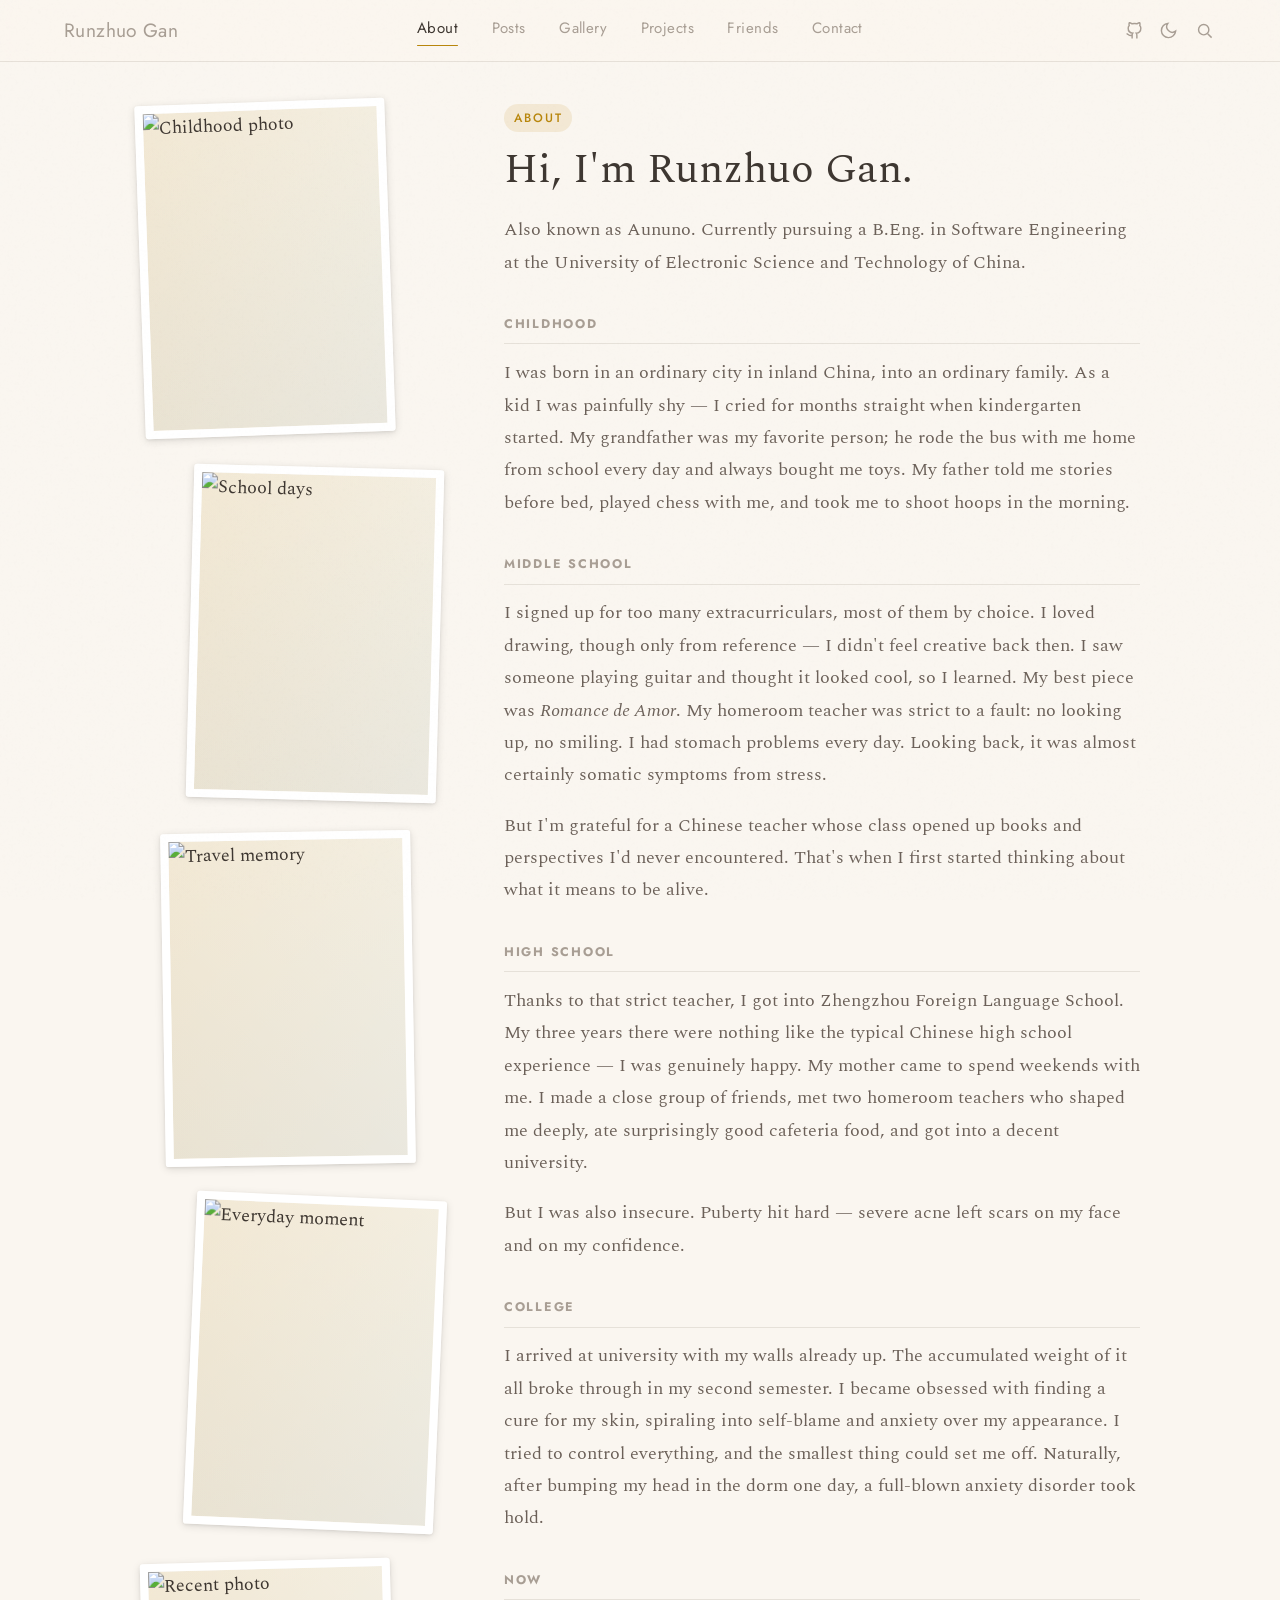
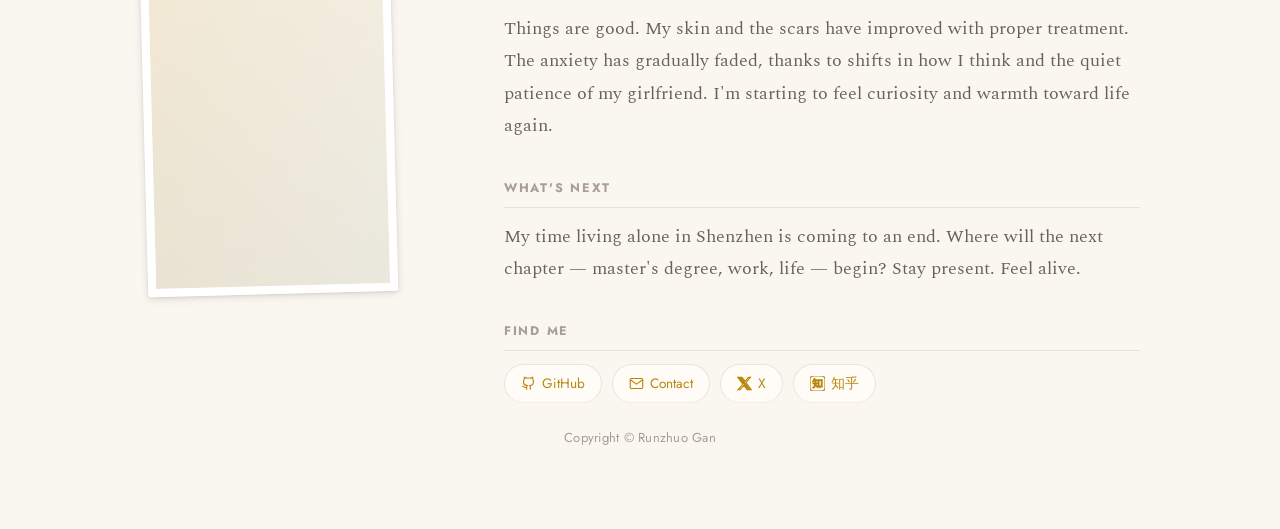
==== commit 27f796bb: "Improve mobile responsive layout" ====
--- a/public/about.html
+++ b/public/about.html
@@ -13,8 +13,8 @@
   <link rel="preconnect" href="https://fonts.googleapis.com">
   <link rel="preconnect" href="https://fonts.gstatic.com" crossorigin>
   <link href="https://fonts.googleapis.com/css2?family=Caveat:wght@400;500;600;700&family=Jost:ital,wght@0,100..900;1,100..900&family=Spectral:ital,wght@0,200;0,300;0,400;0,500;0,600;0,700;0,800;1,200;1,300;1,400;1,500;1,600;1,700;1,800&display=swap" rel="stylesheet">
-  <link rel="stylesheet" href="/static/style.css?v=20260504-043346">
-  <script src="/js/site.js?v=20260504-043346" defer></script>
+  <link rel="stylesheet" href="/static/style.css?v=20260504-191914">
+  <script src="/js/site.js?v=20260504-191914" defer></script>
 </head>
 <body>
   <nav class="nav">
--- a/static/style.css
+++ b/static/style.css
@@ -32,6 +32,8 @@
   --link-underline: rgba(168, 158, 148, 0.35);
   --link-underline-hover: rgba(61, 54, 48, 0.6);
   --nav-bg: rgba(250, 246, 240, 0.82);
+  --nav-height: 68px;
+  --nav-page-gap: clamp(1.25rem, 4vw, 2.5rem);
   --code-bg: #f5f0e8;
   --code-text: #3b3128;
   --code-block-bg: #f8f4ec;
@@ -101,6 +103,7 @@
 ::selection { background: var(--selection-bg); color: var(--selection-color); }
 html {
   color-scheme: light;
+  scroll-padding-top: calc(var(--nav-height) + 1.25rem);
 }
 html[data-theme="dark"] {
   color-scheme: dark;
@@ -688,7 +691,7 @@
 .container {
   width: min(1000px, calc(100vw - 36px));
   max-width: 1000px;
-  margin-top: 12vh;
+  margin-top: calc(var(--nav-height) + var(--nav-page-gap));
   position: relative;
   z-index: 1;
   padding-bottom: 48px;
@@ -950,7 +953,7 @@
 }
 /* Contact page — tighter top spacing */
 body:has(#particles-js) .container.page-content {
-  margin-top: 6vh;
+  margin-top: calc(var(--nav-height) + clamp(1rem, 3vw, 2rem));
 }
 
 /* ── Contact: Letter Scene ── */
@@ -1376,6 +1379,49 @@
   margin-top: 0.1rem;
 }
 
+/* Video */
+.gw-video {
+  grid-column: span 2;
+  margin: 0;
+  transform: rotate(var(--r, 0deg)) translateX(var(--x, 0));
+  transition: transform 0.35s cubic-bezier(0.22, 1, 0.36, 1), filter 0.3s ease;
+  filter: drop-shadow(0 3px 14px rgba(0,0,0,0.12));
+}
+.gw-video:hover {
+  transform: rotate(0deg) translateX(0) scale(1.015);
+  filter: drop-shadow(0 8px 28px rgba(0,0,0,0.18));
+}
+.gw-video__frame {
+  aspect-ratio: 16/9;
+  border-radius: 8px;
+  overflow: hidden;
+  background: #111;
+  box-shadow: 0 4px 20px rgba(0,0,0,0.15);
+}
+.gw-video__frame iframe {
+  width: 100%;
+  height: 100%;
+  display: block;
+  border: 0;
+}
+.gw-video figcaption {
+  font-family: 'Jost', sans-serif;
+  padding: 0.5rem 0.2rem 0;
+}
+.gw-video__title {
+  display: block;
+  font-size: 0.85rem;
+  font-weight: 500;
+  color: var(--color);
+  line-height: 1.25;
+}
+.gw-video__meta {
+  display: block;
+  font-size: 0.72rem;
+  color: var(--color-muted);
+  margin-top: 0.1rem;
+}
+
 /* Quote */
 .gw-quote {
   margin: 0;
@@ -1463,6 +1509,9 @@
     gap: 2rem 1.5rem;
   }
   .gw-painting--wide {
+    grid-column: span 1;
+  }
+  .gw-video {
     grid-column: span 1;
   }
   .gw-painting--wide .gw-painting__img {
@@ -2276,7 +2325,7 @@
   padding-right: 20px;
 }
 .post-page-body .post-body :is(h1, h2, h3, h4, h5, h6)[id] {
-  scroll-margin-top: 8.5rem;
+  scroll-margin-top: calc(var(--nav-height) + 1.25rem);
 }
 .post-shell {
   display: grid;
@@ -2801,7 +2850,7 @@
   display: none;
   align-items: flex-start;
   justify-content: center;
-  padding-top: 12vh;
+  padding-top: calc(var(--nav-height) + 1.5rem);
   background: rgba(61, 54, 48, 0.15);
   -webkit-backdrop-filter: blur(10px);
   backdrop-filter: blur(10px);
@@ -2978,19 +3027,23 @@
 }
 
 @media (max-width: 768px) {
+  :root {
+    --nav-height: 104px;
+    --nav-page-gap: 1.25rem;
+  }
   body {
     font-size: 16px;
   }
   .container {
     width: min(100% - 32px, 680px);
-    margin-top: 112px;
+    margin-top: calc(var(--nav-height) + var(--nav-page-gap));
     padding: 0 0 2rem;
   }
   .post-page-body .post-container {
     width: min(100%, calc(100vw - 20px));
   }
   .post-page-body .post-body :is(h1, h2, h3, h4, h5, h6)[id] {
-    scroll-margin-top: 12rem;
+    scroll-margin-top: calc(var(--nav-height) + 1.25rem);
   }
   .nav {
     background: var(--nav-bg);
@@ -3039,10 +3092,24 @@
 
   .home-hero {
     min-height: 100svh;
-    padding: 6.2rem 1.25rem 3.4rem;
+    padding: calc(var(--nav-height) + 1rem) 1.25rem max(3.4rem, env(safe-area-inset-bottom));
+    justify-content: center;
   }
   .home-hero__name {
-    font-size: clamp(2.4rem, 10vw, 3.5rem);
+    font-size: clamp(2.35rem, 14vw, 3.6rem);
+    max-width: 100%;
+    overflow-wrap: anywhere;
+    letter-spacing: 0;
+  }
+  .home-hero__tagline {
+    max-width: min(100%, 22rem);
+    line-height: 1.5;
+  }
+  .home-hero__subtitle {
+    max-width: min(100%, 22rem);
+  }
+  .home-hero__scroll-hint {
+    bottom: max(1.25rem, env(safe-area-inset-bottom));
   }
   .constellation-canvas {
     height: 300px;
@@ -3145,9 +3212,13 @@
 }
 
 @media (max-width: 480px) {
+  :root {
+    --nav-height: 102px;
+    --nav-page-gap: 1rem;
+  }
   .container {
     width: min(100% - 24px, 420px);
-    margin-top: 106px;
+    margin-top: calc(var(--nav-height) + var(--nav-page-gap));
   }
   .nav-inner {
     padding-inline: 12px;
@@ -3169,10 +3240,11 @@
     height: 32px;
   }
   .home-hero__tagline {
-    max-width: 20rem;
+    max-width: min(100%, 20rem);
+    font-size: 0.98rem;
   }
   .home-hero__subtitle {
-    max-width: 18rem;
+    max-width: min(100%, 18rem);
   }
   .constellation-label {
     margin-top: 2.5rem;
@@ -3205,13 +3277,23 @@
     overflow-wrap: anywhere;
   }
   .search-modal {
-    padding-top: 92px;
+    padding-top: calc(var(--nav-height) + 0.75rem);
   }
   .search-panel {
     width: calc(100vw - 20px);
-    max-height: calc(100svh - 112px);
+    max-height: calc(100svh - var(--nav-height) - 1.5rem);
     padding: 12px;
     border-radius: var(--radius-md);
+  }
+}
+
+@media (max-width: 768px) and (max-height: 640px) {
+  .home-hero {
+    min-height: 100svh;
+    padding-bottom: 2rem;
+  }
+  .home-hero__scroll-hint {
+    display: none;
   }
 }
 
